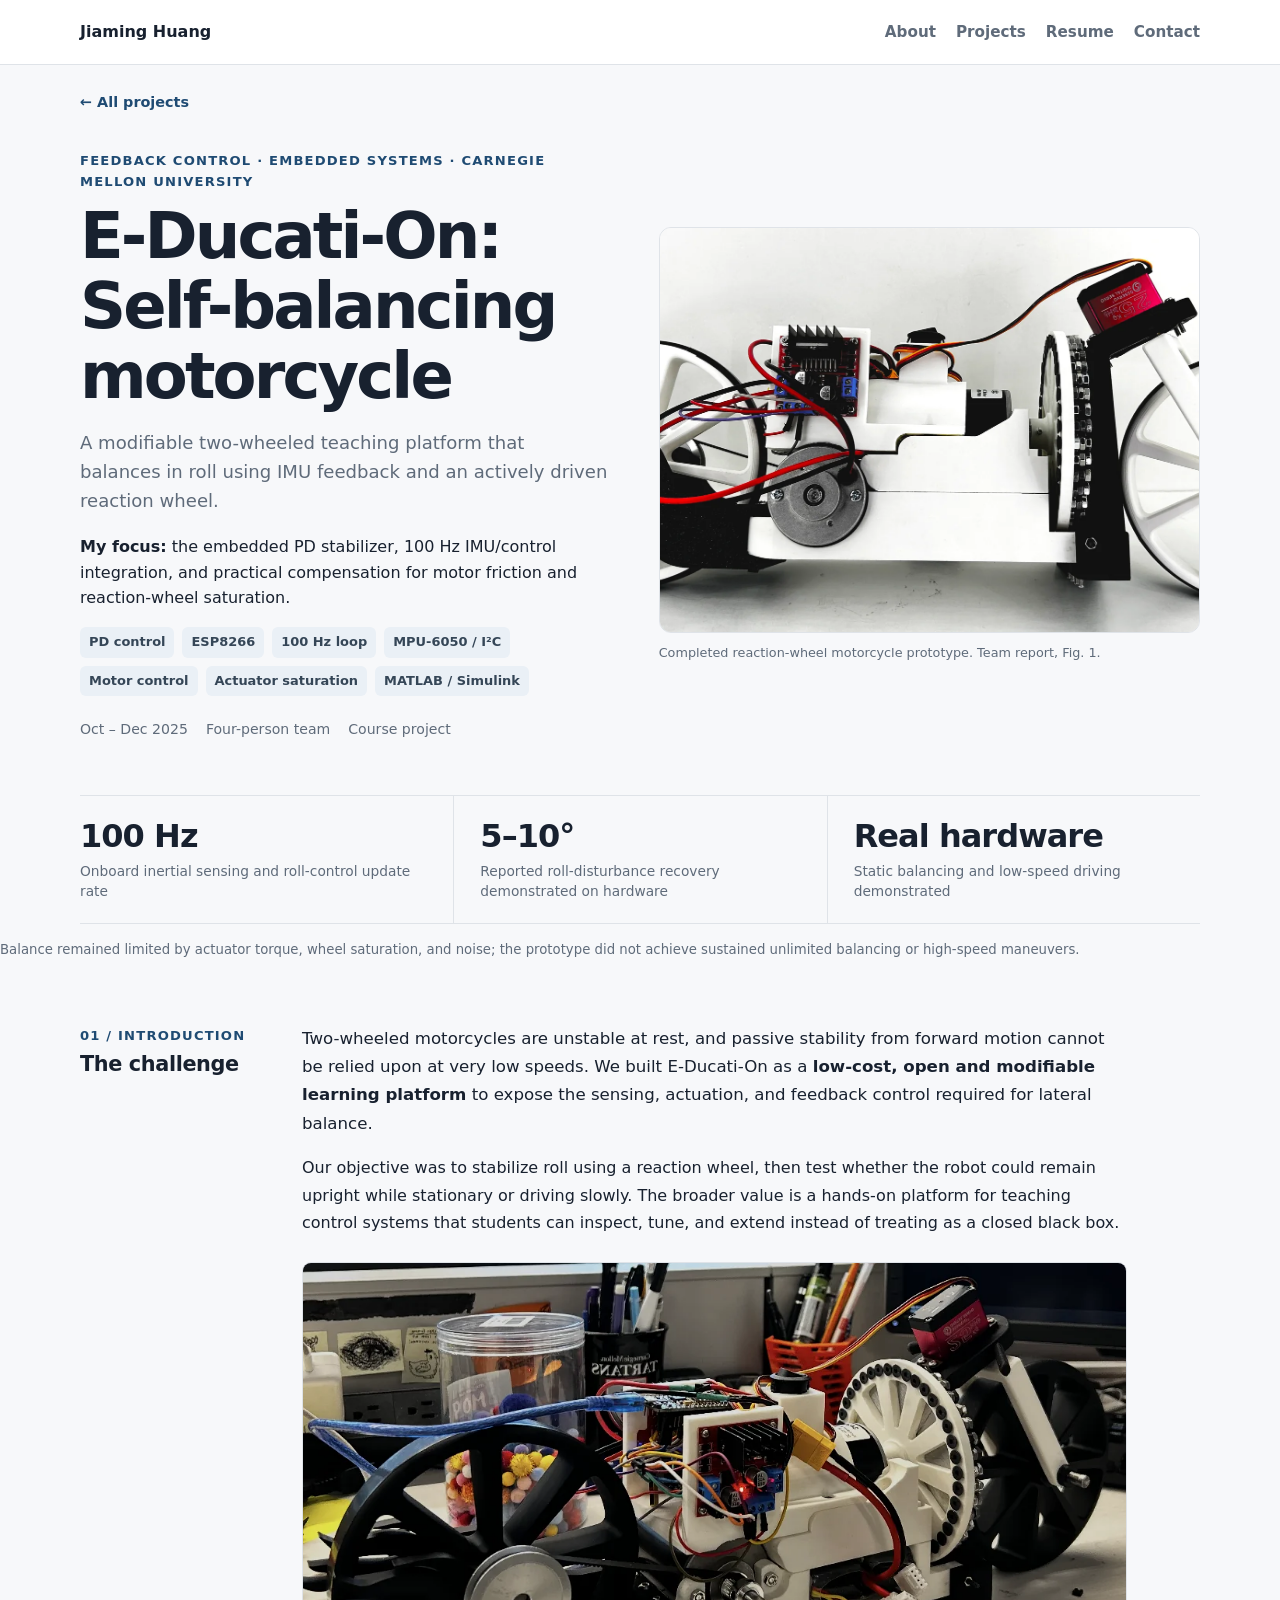
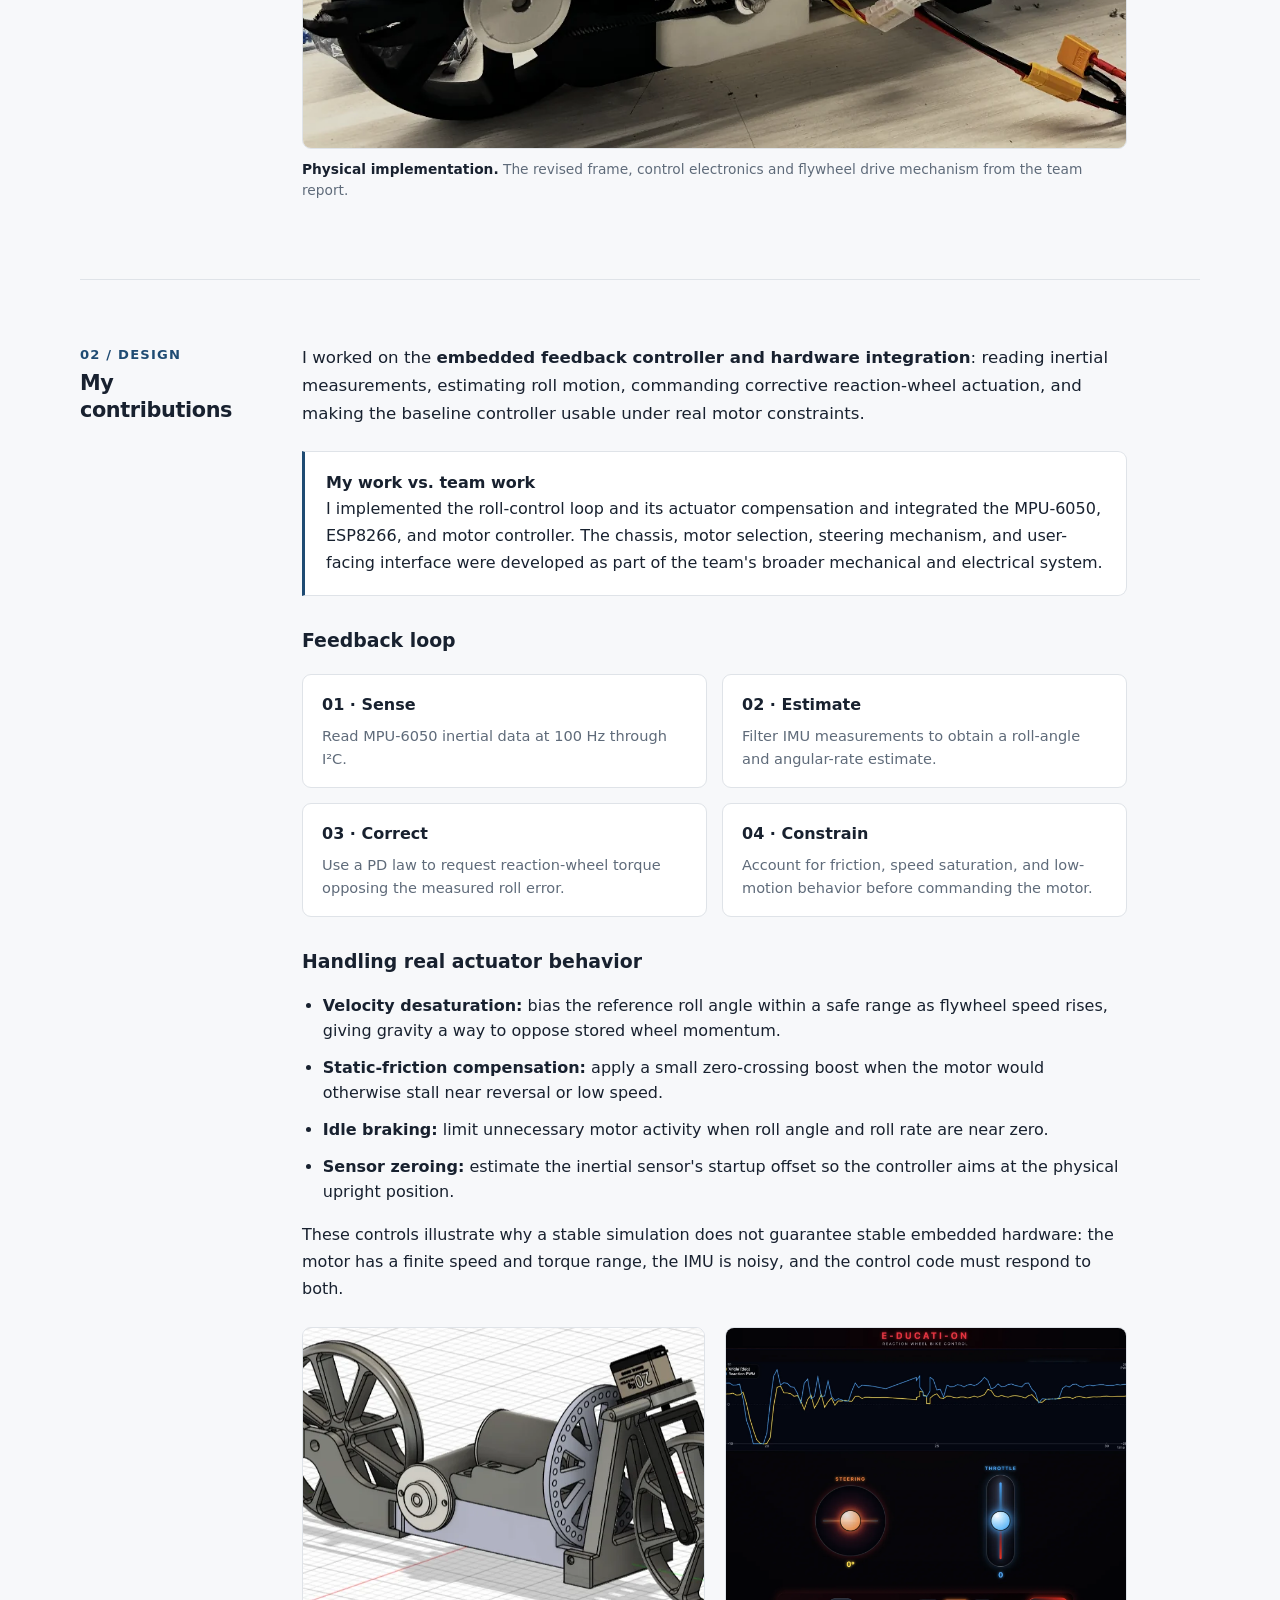
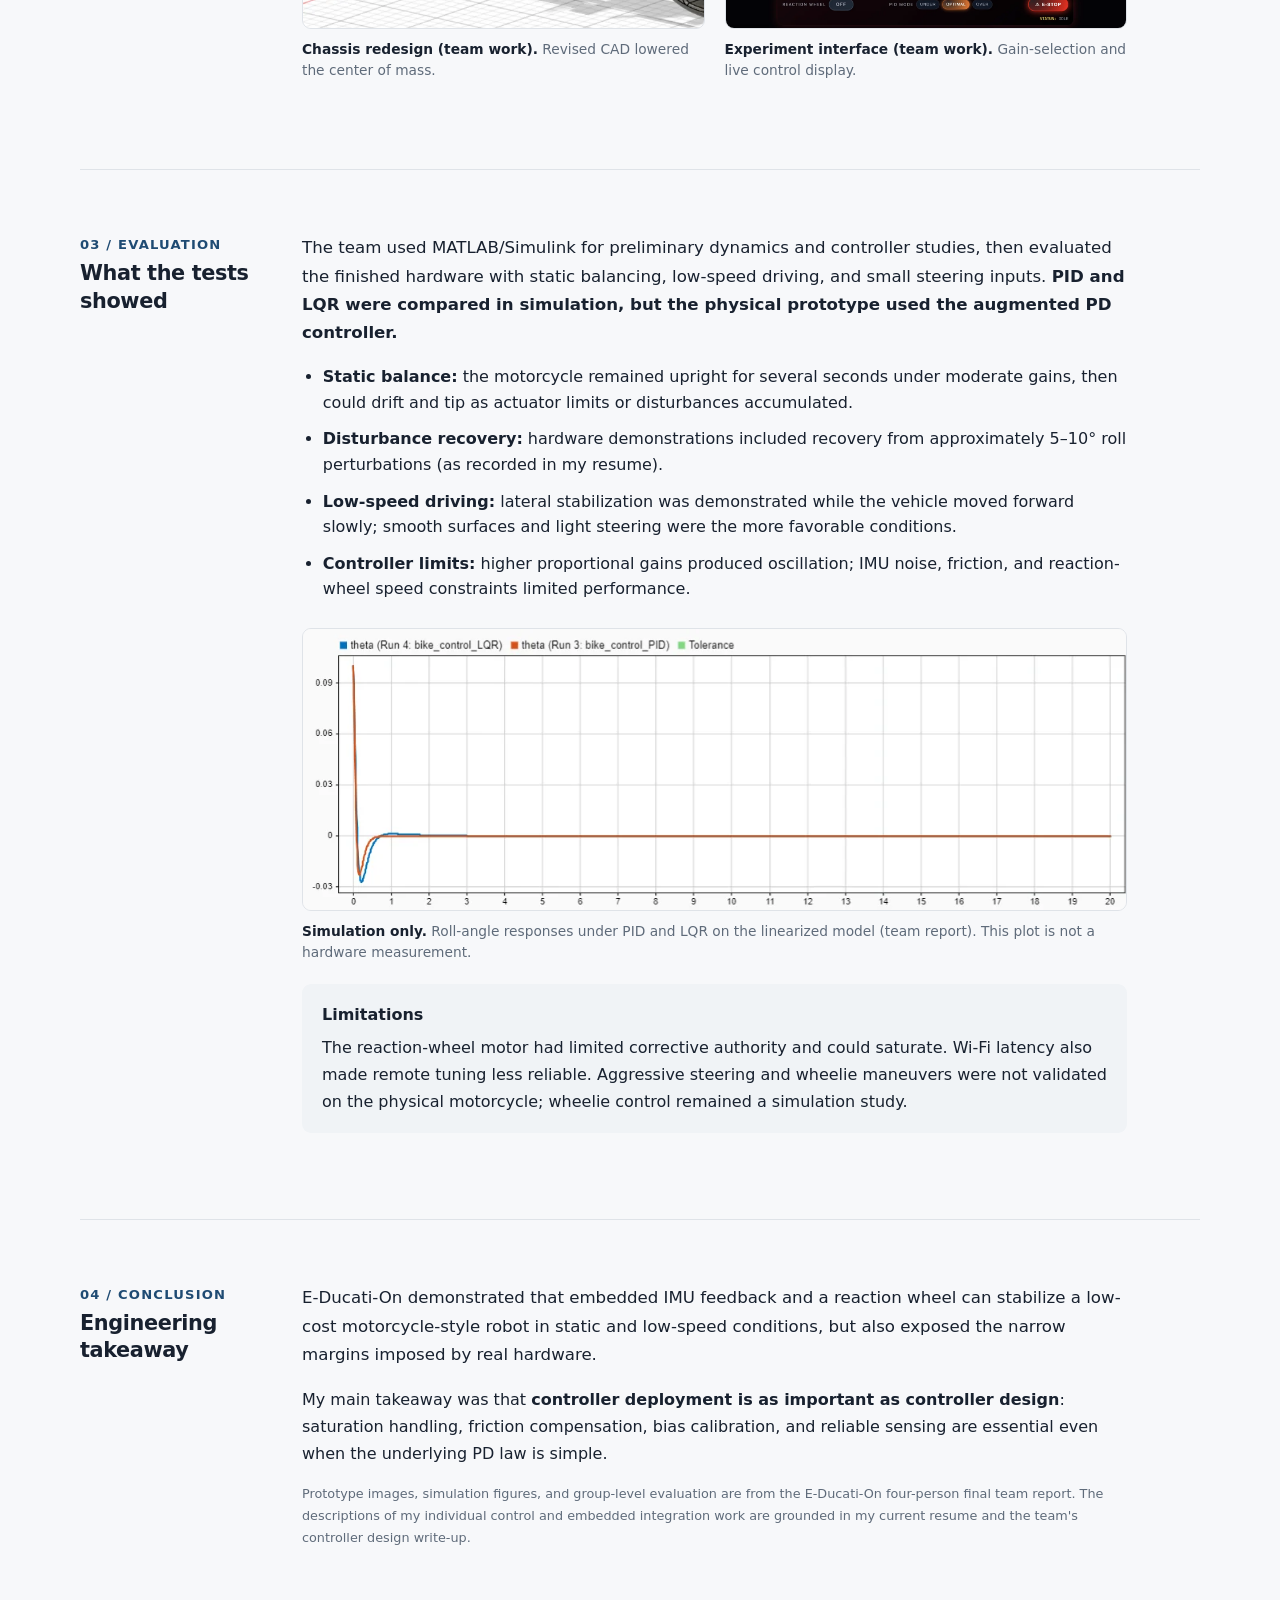
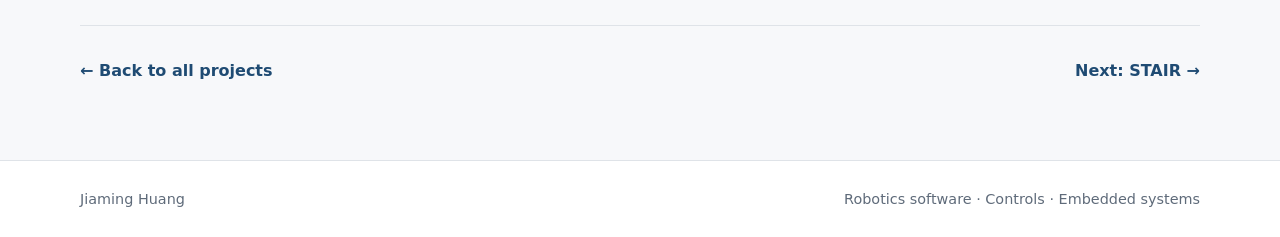
==== projects/e-ducati-on.html @ e92d114f "Add files via upload Update STAIR and E-Ducati-On portfolio pages" ====
<!DOCTYPE html>
<html lang="en">
<head>
  <meta charset="utf-8" />
  <meta name="viewport" content="width=device-width, initial-scale=1" />
  <meta name="description" content="IMU-based feedback stabilization and actuator-compensation control of an educational reaction-wheel motorcycle." />
  <title>E-Ducati-On — Self-Balancing Motorcycle | Jiaming Huang</title>
  <link rel="stylesheet" href="../styles.css" />
  <link rel="stylesheet" href="../project-pages.css" />
</head>
<body>
  <header class="site-header">
    <div class="wrap nav-wrap">
      <a class="brand" href="../index.html#top">Jiaming Huang</a>
      <nav aria-label="Primary navigation">
        <a href="../index.html#about">About</a>
        <a href="../index.html#work" aria-current="page">Projects</a>
        <a href="../index.html#resume">Resume</a>
        <a href="../index.html#contact">Contact</a>
      </nav>
    </div>
  </header>
  <main class="case-main">
    <div class="wrap case-breadcrumb"><a href="../index.html#work">← All projects</a></div>

    <section class="wrap case-hero" aria-labelledby="ducati-title">
      <div>
        <p class="eyebrow">Feedback control · Embedded systems · Carnegie Mellon University</p>
        <h1 id="ducati-title">E-Ducati-On: Self-balancing motorcycle</h1>
        <p class="case-subtitle">A modifiable two-wheeled teaching platform that balances in roll using IMU feedback and an actively driven reaction wheel.</p>
        <p><strong>My focus:</strong> the embedded PD stabilizer, 100 Hz IMU/control integration, and practical compensation for motor friction and reaction-wheel saturation.</p>
        <div class="case-skills" aria-label="Relevant skills"><span>PD control</span><span>ESP8266</span><span>100 Hz loop</span><span>MPU-6050 / I²C</span><span>Motor control</span><span>Actuator saturation</span><span>MATLAB / Simulink</span></div>
        <div class="case-meta"><span>Oct – Dec 2025</span><span>Four-person team</span><span>Course project</span></div>
      </div>
      <figure class="case-hero-image">
        <img src="../assets/projects/ducati/prototype.webp" alt="Side view of completed E-Ducati-On motorcycle prototype with rear drive wheel, reaction-wheel assembly, and front steering fork" />
        <figcaption>Completed reaction-wheel motorcycle prototype. Team report, Fig. 1.</figcaption>
      </figure>
    </section>
    <div class="wrap case-results" aria-label="Project highlights">
      <div class="case-result"><strong>100 Hz</strong><p>Onboard inertial sensing and roll-control update rate</p></div>
      <div class="case-result"><strong>5–10°</strong><p>Reported roll-disturbance recovery demonstrated on hardware</p></div>
      <div class="case-result"><strong>Real hardware</strong><p>Static balancing and low-speed driving demonstrated</p></div>
    </div>
    <p class="wrap case-note">Balance remained limited by actuator torque, wheel saturation, and noise; the prototype did not achieve sustained unlimited balancing or high-speed maneuvers.</p>

    <section class="wrap case-section" id="overview">
      <div class="case-section-label"><p class="eyebrow">01 / Introduction</p><h2>The challenge</h2></div>
      <div class="case-content">
        <p>Two-wheeled motorcycles are unstable at rest, and passive stability from forward motion cannot be relied upon at very low speeds. We built E-Ducati-On as a <strong>low-cost, open and modifiable learning platform</strong> to expose the sensing, actuation, and feedback control required for lateral balance.</p>
        <p>Our objective was to stabilize roll using a reaction wheel, then test whether the robot could remain upright while stationary or driving slowly. The broader value is a hands-on platform for teaching control systems that students can inspect, tune, and extend instead of treating as a closed black box.</p>
<figure class="case-figure ">
      <a href="../assets/projects/ducati/hardware.webp" target="_blank" rel="noopener" aria-label="Open full-sized image: Close-up of revised physical motorcycle prototype with exposed electronics, drive motor, and reaction wheel mechanism.">
        <img src="../assets/projects/ducati/hardware.webp" alt="Close-up of revised physical motorcycle prototype with exposed electronics, drive motor, and reaction wheel mechanism." loading="lazy" decoding="async" />
      </a>
      <figcaption><strong>Physical implementation.</strong> The revised frame, control electronics and flywheel drive mechanism from the team report.</figcaption>
    </figure>
      </div>
    </section>

    <section class="wrap case-section" id="design">
      <div class="case-section-label"><p class="eyebrow">02 / Design</p><h2>My contributions</h2></div>
      <div class="case-content">
        <p>I worked on the <strong>embedded feedback controller and hardware integration</strong>: reading inertial measurements, estimating roll motion, commanding corrective reaction-wheel actuation, and making the baseline controller usable under real motor constraints.</p>
        <div class="case-ownership"><strong>My work vs. team work</strong><p>I implemented the roll-control loop and its actuator compensation and integrated the MPU-6050, ESP8266, and motor controller. The chassis, motor selection, steering mechanism, and user-facing interface were developed as part of the team's broader mechanical and electrical system.</p></div>
        <h3>Feedback loop</h3>
        <div class="case-process">
          <div class="case-step"><b>01 · Sense</b><p>Read MPU-6050 inertial data at 100 Hz through I²C.</p></div>
          <div class="case-step"><b>02 · Estimate</b><p>Filter IMU measurements to obtain a roll-angle and angular-rate estimate.</p></div>
          <div class="case-step"><b>03 · Correct</b><p>Use a PD law to request reaction-wheel torque opposing the measured roll error.</p></div>
          <div class="case-step"><b>04 · Constrain</b><p>Account for friction, speed saturation, and low-motion behavior before commanding the motor.</p></div>
        </div>
        <h3>Handling real actuator behavior</h3>
        <ul>
          <li><strong>Velocity desaturation:</strong> bias the reference roll angle within a safe range as flywheel speed rises, giving gravity a way to oppose stored wheel momentum.</li>
          <li><strong>Static-friction compensation:</strong> apply a small zero-crossing boost when the motor would otherwise stall near reversal or low speed.</li>
          <li><strong>Idle braking:</strong> limit unnecessary motor activity when roll angle and roll rate are near zero.</li>
          <li><strong>Sensor zeroing:</strong> estimate the inertial sensor's startup offset so the controller aims at the physical upright position.</li>
        </ul>
        <p>These controls illustrate why a stable simulation does not guarantee stable embedded hardware: the motor has a finite speed and torque range, the IMU is noisy, and the control code must respond to both.</p>
        <div class="case-figure-grid">
<figure class="case-figure ">
      <a href="../assets/projects/ducati/cad.webp" target="_blank" rel="noopener" aria-label="Open full-sized image: Final E-Ducati-On three-dimensional CAD design showing lowered mass placement and upgraded reaction wheel.">
        <img src="../assets/projects/ducati/cad.webp" alt="Final E-Ducati-On three-dimensional CAD design showing lowered mass placement and upgraded reaction wheel." loading="lazy" decoding="async" />
      </a>
      <figcaption><strong>Chassis redesign (team work).</strong> Revised CAD lowered the center of mass.</figcaption>
    </figure><figure class="case-figure ">
      <a href="../assets/projects/ducati/interface.webp" target="_blank" rel="noopener" aria-label="Open full-sized image: Dark-themed browser dashboard for E-Ducati-On showing roll-related traces, steering and throttle controls, and tuning buttons.">
        <img src="../assets/projects/ducati/interface.webp" alt="Dark-themed browser dashboard for E-Ducati-On showing roll-related traces, steering and throttle controls, and tuning buttons." loading="lazy" decoding="async" />
      </a>
      <figcaption><strong>Experiment interface (team work).</strong> Gain-selection and live control display.</figcaption>
    </figure>
        </div>
      </div>
    </section>

    <section class="wrap case-section" id="evaluation">
      <div class="case-section-label"><p class="eyebrow">03 / Evaluation</p><h2>What the tests showed</h2></div>
      <div class="case-content">
        <p>The team used MATLAB/Simulink for preliminary dynamics and controller studies, then evaluated the finished hardware with static balancing, low-speed driving, and small steering inputs. <strong>PID and LQR were compared in simulation, but the physical prototype used the augmented PD controller.</strong></p>
        <ul>
          <li><strong>Static balance:</strong> the motorcycle remained upright for several seconds under moderate gains, then could drift and tip as actuator limits or disturbances accumulated.</li>
          <li><strong>Disturbance recovery:</strong> hardware demonstrations included recovery from approximately 5–10° roll perturbations (as recorded in my resume).</li>
          <li><strong>Low-speed driving:</strong> lateral stabilization was demonstrated while the vehicle moved forward slowly; smooth surfaces and light steering were the more favorable conditions.</li>
          <li><strong>Controller limits:</strong> higher proportional gains produced oscillation; IMU noise, friction, and reaction-wheel speed constraints limited performance.</li>
        </ul>
<figure class="case-figure ">
      <a href="../assets/projects/ducati/response.webp" target="_blank" rel="noopener" aria-label="Open full-sized image: Line chart comparing simulated roll angle stabilization under PID and LQR controllers; both settle near zero.">
        <img src="../assets/projects/ducati/response.webp" alt="Line chart comparing simulated roll angle stabilization under PID and LQR controllers; both settle near zero." loading="lazy" decoding="async" />
      </a>
      <figcaption><strong>Simulation only.</strong> Roll-angle responses under PID and LQR on the linearized model (team report). This plot is not a hardware measurement.</figcaption>
    </figure>
        <div class="case-caution"><strong>Limitations</strong><p>The reaction-wheel motor had limited corrective authority and could saturate. Wi-Fi latency also made remote tuning less reliable. Aggressive steering and wheelie maneuvers were not validated on the physical motorcycle; wheelie control remained a simulation study.</p></div>
      </div>
    </section>

    <section class="wrap case-section" id="takeaways">
      <div class="case-section-label"><p class="eyebrow">04 / Conclusion</p><h2>Engineering takeaway</h2></div>
      <div class="case-content">
        <p>E-Ducati-On demonstrated that embedded IMU feedback and a reaction wheel can stabilize a low-cost motorcycle-style robot in static and low-speed conditions, but also exposed the narrow margins imposed by real hardware.</p>
        <p>My main takeaway was that <strong>controller deployment is as important as controller design</strong>: saturation handling, friction compensation, bias calibration, and reliable sensing are essential even when the underlying PD law is simple.</p>
        <p class="case-source-note">Prototype images, simulation figures, and group-level evaluation are from the E-Ducati-On four-person final team report. The descriptions of my individual control and embedded integration work are grounded in my current resume and the team's controller design write-up.</p>
      </div>
    </section>

    <div class="wrap case-end">
      <a href="../index.html#work">← Back to all projects</a>
      <a href="stair.html">Next: STAIR →</a>
    </div>
  </main>
  <footer><div class="wrap footer-inner"><span>Jiaming Huang</span><span>Robotics software · Controls · Embedded systems</span></div></footer>
</body>
</html>
---- styles.css ----
* { box-sizing: border-box; }

:root {
  --bg: #f7f8fa;
  --surface: #ffffff;
  --text: #18212f;
  --muted: #5f6b7a;
  --border: #dfe3e8;
  --accent: #1f4b73;
  --accent-dark: #173854;
  --chip: #eef3f7;
  --max: 1120px;
}

html { scroll-behavior: smooth; }

body {
  margin: 0;
  font-family: Inter, ui-sans-serif, system-ui, -apple-system, BlinkMacSystemFont, "Segoe UI", sans-serif;
  background: var(--bg);
  color: var(--text);
  line-height: 1.6;
}

a { color: var(--accent); }
.wrap { width: min(var(--max), calc(100% - 40px)); margin: 0 auto; }

.site-header {
  position: sticky;
  top: 0;
  z-index: 20;
  background: rgba(255,255,255,.95);
  border-bottom: 1px solid var(--border);
  backdrop-filter: blur(8px);
}

.nav-wrap {
  min-height: 64px;
  display: flex;
  align-items: center;
  justify-content: space-between;
  gap: 24px;
}

.brand { color: var(--text); font-weight: 700; text-decoration: none; }
nav { display: flex; flex-wrap: wrap; gap: 20px; }
nav a { color: var(--muted); text-decoration: none; font-size: .95rem; font-weight: 600; }
nav a:hover, nav a:focus { color: var(--text); }

.hero { padding: 88px 0 72px; }
.eyebrow {
  margin: 0 0 10px;
  color: var(--accent);
  font-size: .82rem;
  font-weight: 750;
  letter-spacing: .09em;
  text-transform: uppercase;
}

h1,h2,h3,h4,p { margin-top: 0; }
h1 {
  max-width: 850px;
  margin-bottom: 22px;
  font-size: clamp(2.4rem,6vw,4.9rem);
  line-height: 1.03;
  letter-spacing: -.045em;
}
.lede { max-width: 820px; color: var(--muted); font-size: 1.14rem; }

.hero-actions { display: flex; flex-wrap: wrap; gap: 12px; margin-top: 28px; }
.button {
  display: inline-block;
  padding: 10px 16px;
  border: 1px solid var(--border);
  border-radius: 8px;
  font-weight: 700;
  text-decoration: none;
}
.button.primary { background: var(--accent); border-color: var(--accent); color: white; }
.button.primary:hover,.button.primary:focus { background: var(--accent-dark); }
.button.secondary { background: white; color: var(--text); }

.section { padding: 64px 0; border-top: 1px solid var(--border); }
.section-heading { max-width: 760px; margin-bottom: 32px; }
.section-heading h2 { margin-bottom: 10px; font-size: clamp(1.8rem,4vw,2.6rem); letter-spacing: -.025em; }
.section-intro { color: var(--muted); }

.about-grid {
  display: grid;
  grid-template-columns: 1.35fr 1fr;
  gap: 36px;
  align-items: start;
}

.skills-card {
  padding: 22px;
  background: var(--surface);
  border: 1px solid var(--border);
  border-radius: 12px;
}
.skills-card h3 { margin-bottom: 14px; font-size: 1rem; }

.chips { display: flex; flex-wrap: wrap; gap: 8px; }
.chips span {
  padding: 6px 9px;
  background: var(--chip);
  border-radius: 999px;
  font-size: .88rem;
}

.project { padding: 30px 0 42px; border-top: 1px solid var(--border); }
.project:first-of-type { border-top: 0; }
.project-topline {
  display: flex;
  justify-content: space-between;
  gap: 20px;
  align-items: start;
  margin-bottom: 22px;
}
.project-kicker { margin-bottom: 6px; color: var(--muted); font-size: .9rem; font-weight: 650; }
.project h3 { margin-bottom: 0; font-size: clamp(1.35rem,3vw,2rem); line-height: 1.2; }
.project-date { color: var(--muted); white-space: nowrap; font-size: .92rem; }

.project-grid {
  display: grid;
  grid-template-columns: 1.45fr .8fr;
  gap: 30px;
  align-items: start;
}
.project-copy h4 { margin: 24px 0 8px; font-size: .96rem; }
.project-copy h4:first-child { margin-top: 0; }
.project-copy ul { margin-top: 0; padding-left: 1.2rem; }
.project-copy li + li { margin-top: 6px; }

.media-placeholder {
  min-height: 260px;
  padding: 24px;
  border: 1px dashed #aab4bf;
  border-radius: 12px;
  background: #fafbfc;
  display: flex;
  flex-direction: column;
  justify-content: center;
  gap: 8px;
  color: var(--muted);
}
.media-placeholder strong { color: var(--text); }

.contact-links { display: flex; flex-wrap: wrap; gap: 18px; }

footer { border-top: 1px solid var(--border); background: white; }
.footer-inner {
  min-height: 76px;
  display: flex;
  align-items: center;
  justify-content: space-between;
  gap: 24px;
  color: var(--muted);
  font-size: .9rem;
}

@media (max-width: 800px) {
  .about-grid,.project-grid { grid-template-columns: 1fr; }
  .project-topline { flex-direction: column; }
  .project-date { white-space: normal; }
}

@media (max-width: 620px) {
  .wrap { width: min(var(--max), calc(100% - 28px)); }
  .nav-wrap { align-items: flex-start; flex-direction: column; padding: 12px 0; }
  nav { gap: 14px; }
  .hero { padding: 64px 0 48px; }
  .footer-inner { align-items: flex-start; flex-direction: column; justify-content: center; padding: 20px 0; }
}

.placeholder-empty { min-height: 1rem; }

.why-placeholder {
  min-height: 0.8rem;
  margin: 0;
}

/* Homepage previews for finished case studies. */
.project-preview .project-copy > p { max-width:700px; }
.project-preview .project-grid { align-items:center; }
.project-read-link { text-decoration:none; font-weight:700; }
.project-read-link:hover,.project-read-link:focus { text-decoration:underline; }
.project-thumbnail { display:block; }
.project-thumbnail img { display:block; width:100%; aspect-ratio:5/3; object-fit:cover; background:white; border:1px solid var(--border); border-radius:10px; }
---- project-pages.css ----
/* Case-study pages share the typography and palette of styles.css. */
.case-main { padding-bottom: 12px; }
.case-breadcrumb { padding-top: 26px; font-size:.9rem; }
.case-breadcrumb a { text-decoration:none; font-weight:650; }
.case-hero { display:grid; grid-template-columns:1fr 1.02fr; align-items:center; gap:48px; padding:36px 0 54px; }
.case-hero h1 { font-size:clamp(2.4rem, 5vw, 4.2rem); letter-spacing:-.045em; line-height:1.09; margin-bottom:18px; }
.case-subtitle { font-size:1.13rem; color:var(--muted); max-width:68ch; }
.case-meta { display:flex; flex-wrap:wrap; column-gap:18px; row-gap:4px; color:var(--muted); font-size:.88rem; margin-top:22px; }
.case-hero-image { margin:0; }
.case-hero-image img { width:100%; display:block; border-radius:12px; border:1px solid var(--border); background:white; aspect-ratio:4/3; object-fit:cover; }
.case-hero-image figcaption { font-size:.8rem; color:var(--muted); margin-top:10px; }
.case-skills { display:flex; flex-wrap:wrap; gap:8px; margin:16px 0 0; }
.case-skills span { display:inline-flex; font-size:.81rem; color:#354657; background:#eaf0f6; padding:5px 9px; border-radius:6px; font-weight:600; }
.case-results { display:grid; grid-template-columns:repeat(3,minmax(0,1fr)); border-top:1px solid var(--border); border-bottom:1px solid var(--border); margin:0 auto 0; }
.case-result { padding:22px 21px 22px 0; }
.case-result + .case-result { border-left:1px solid var(--border); padding-left:26px; }
.case-result strong { display:block; font-size:clamp(1.35rem,2.5vw,2.15rem); letter-spacing:-.03em; line-height:1.14; margin-bottom:8px; color:var(--text); }
.case-result p { margin:0; font-size:.86rem; color:var(--muted); line-height:1.42; }
.case-note { font-size:.83rem; color:var(--muted); margin:15px 0 0; }
.case-section { display:grid; grid-template-columns:190px minmax(0,1fr); gap:32px; padding:64px 0; border-bottom:1px solid var(--border); }
.case-section-label { position:sticky; top:92px; align-self:start; }
.case-section-label .eyebrow { margin-bottom:5px; }
.case-section-label h2 { font-size:1.3rem; margin:0; letter-spacing:-.018em; line-height:1.3; }
.case-content { max-width:825px; }
.case-content > p:first-child { font-size:1.04rem; }
.case-content p { line-height:1.7; }
.case-content h3 { margin-top:32px; font-size:1.18rem; line-height:1.3; }
.case-content h3:first-child { margin-top:0; }
.case-content ul, .case-content ol { padding-left:1.3rem; }
.case-content li { line-height:1.6; margin-bottom:11px; }
.case-content li strong { color:var(--text); }
.case-ownership { background:#fff; border:1px solid var(--border); border-left:3px solid var(--accent); padding:18px 21px; border-radius:0 9px 9px 0; margin-top:22px; }
.case-ownership p { margin-bottom:0; }
.case-figure { margin:26px 0 14px; }
.case-figure img { display:block; width:100%; height:auto; border:1px solid var(--border); border-radius:9px; background:#fff; }
.case-figure a { display:block; }
.case-figure figcaption { color:var(--muted); font-size:.86rem; line-height:1.5; margin-top:10px; }
.case-figure figcaption strong { color:var(--text); }
.case-figure-grid { display:grid; grid-template-columns:1fr 1fr; gap:20px; margin:25px 0; }
.case-figure-grid .case-figure { margin:0; }
.case-figure-grid .case-figure img { aspect-ratio:4/3; object-fit:cover; }
.case-wide-figure img { max-height:670px; object-fit:contain; background:#fff; }
.case-feature { background:white; border:1px solid var(--border); border-radius:12px; padding:22px 24px; margin:22px 0; }
.case-feature h3 { margin-top:0; }
.case-process { display:grid; grid-template-columns:repeat(2,minmax(0,1fr)); gap:15px; margin-top:22px; }
.case-step { padding:17px 19px; border:1px solid var(--border); background:white; border-radius:9px; }
.case-step b { display:block; margin-bottom:7px; }
.case-step p { margin:0; font-size:.91rem; color:var(--muted); line-height:1.56; }
.case-table { width:100%; border-collapse:collapse; margin:23px 0 12px; font-size:.94rem; }
.case-table th,.case-table td { padding:11px 10px; text-align:left; border-bottom:1px solid var(--border); }
.case-table thead { background:#eef2f5; }
.case-table td:not(:first-child),.case-table th:not(:first-child) { font-variant-numeric:tabular-nums; }
.case-caution { padding:18px 20px; background:#f0f3f6; border-radius:9px; margin:22px 0; }
.case-caution strong { display:block; margin-bottom:6px; }
.case-caution p { margin:0; }
.case-end { display:flex; align-items:center; justify-content:space-between; gap:15px; padding:32px 0 64px; }
.case-end a { text-decoration:none; font-weight:700; }
.case-source-note { font-size:.8rem; color:var(--muted); line-height:1.5; }
.case-inline-link { font-weight:650; }
@media (max-width:850px) {
  .case-hero { grid-template-columns:1fr; gap:24px; padding-top:26px; }
  .case-hero-image img { max-height:450px; object-fit:contain; }
  .case-section { grid-template-columns:1fr; gap:20px; }
  .case-section-label { position:static; }
}
@media (max-width:650px) {
  .case-results { grid-template-columns:1fr; }
  .case-result { padding:17px 0; }
  .case-result + .case-result { border-left:0; border-top:1px solid var(--border); padding-left:0; }
  .case-process, .case-figure-grid { grid-template-columns:1fr; }
  .case-section { padding:42px 0; }
  .case-figure-grid .case-figure img { aspect-ratio:auto; object-fit:contain; }
  .case-table { font-size:.82rem; }
  .case-table th,.case-table td { padding:9px 5px; }
  .case-end { flex-direction:column; align-items:flex-start; }
}
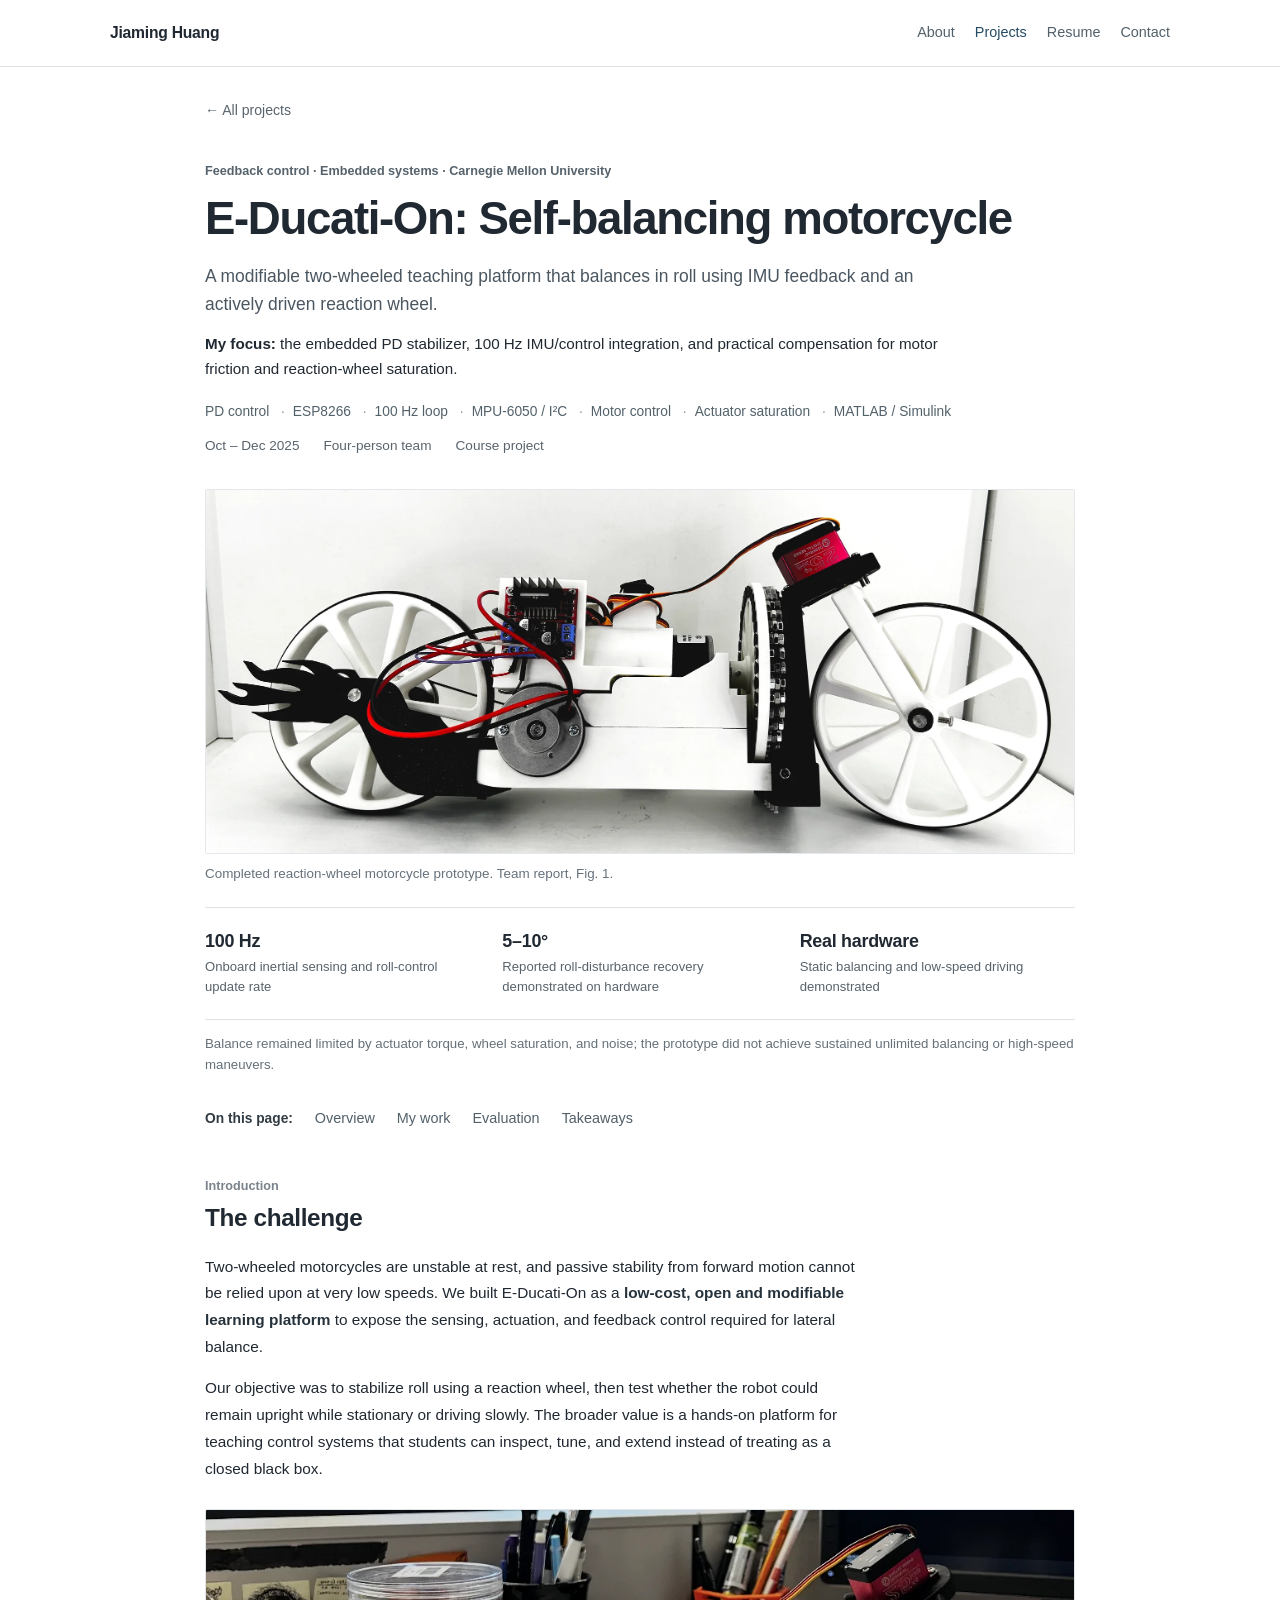
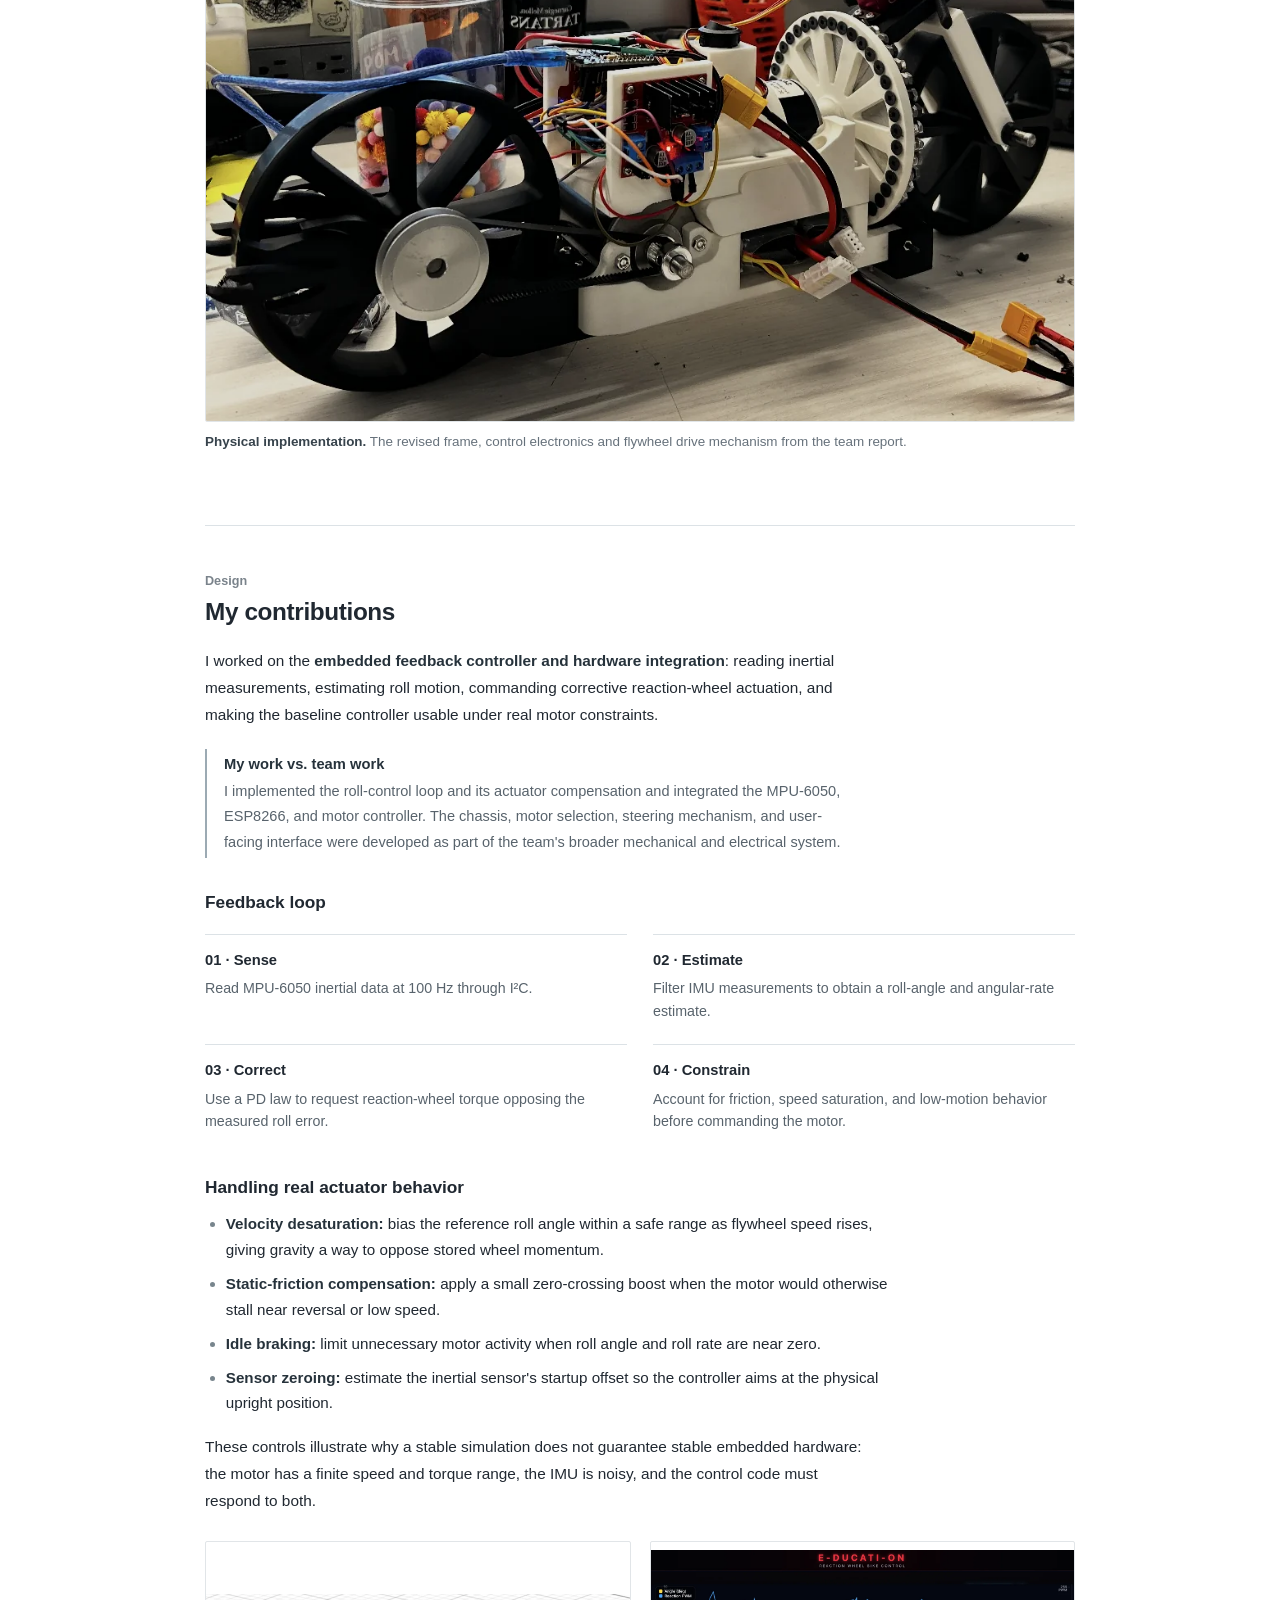
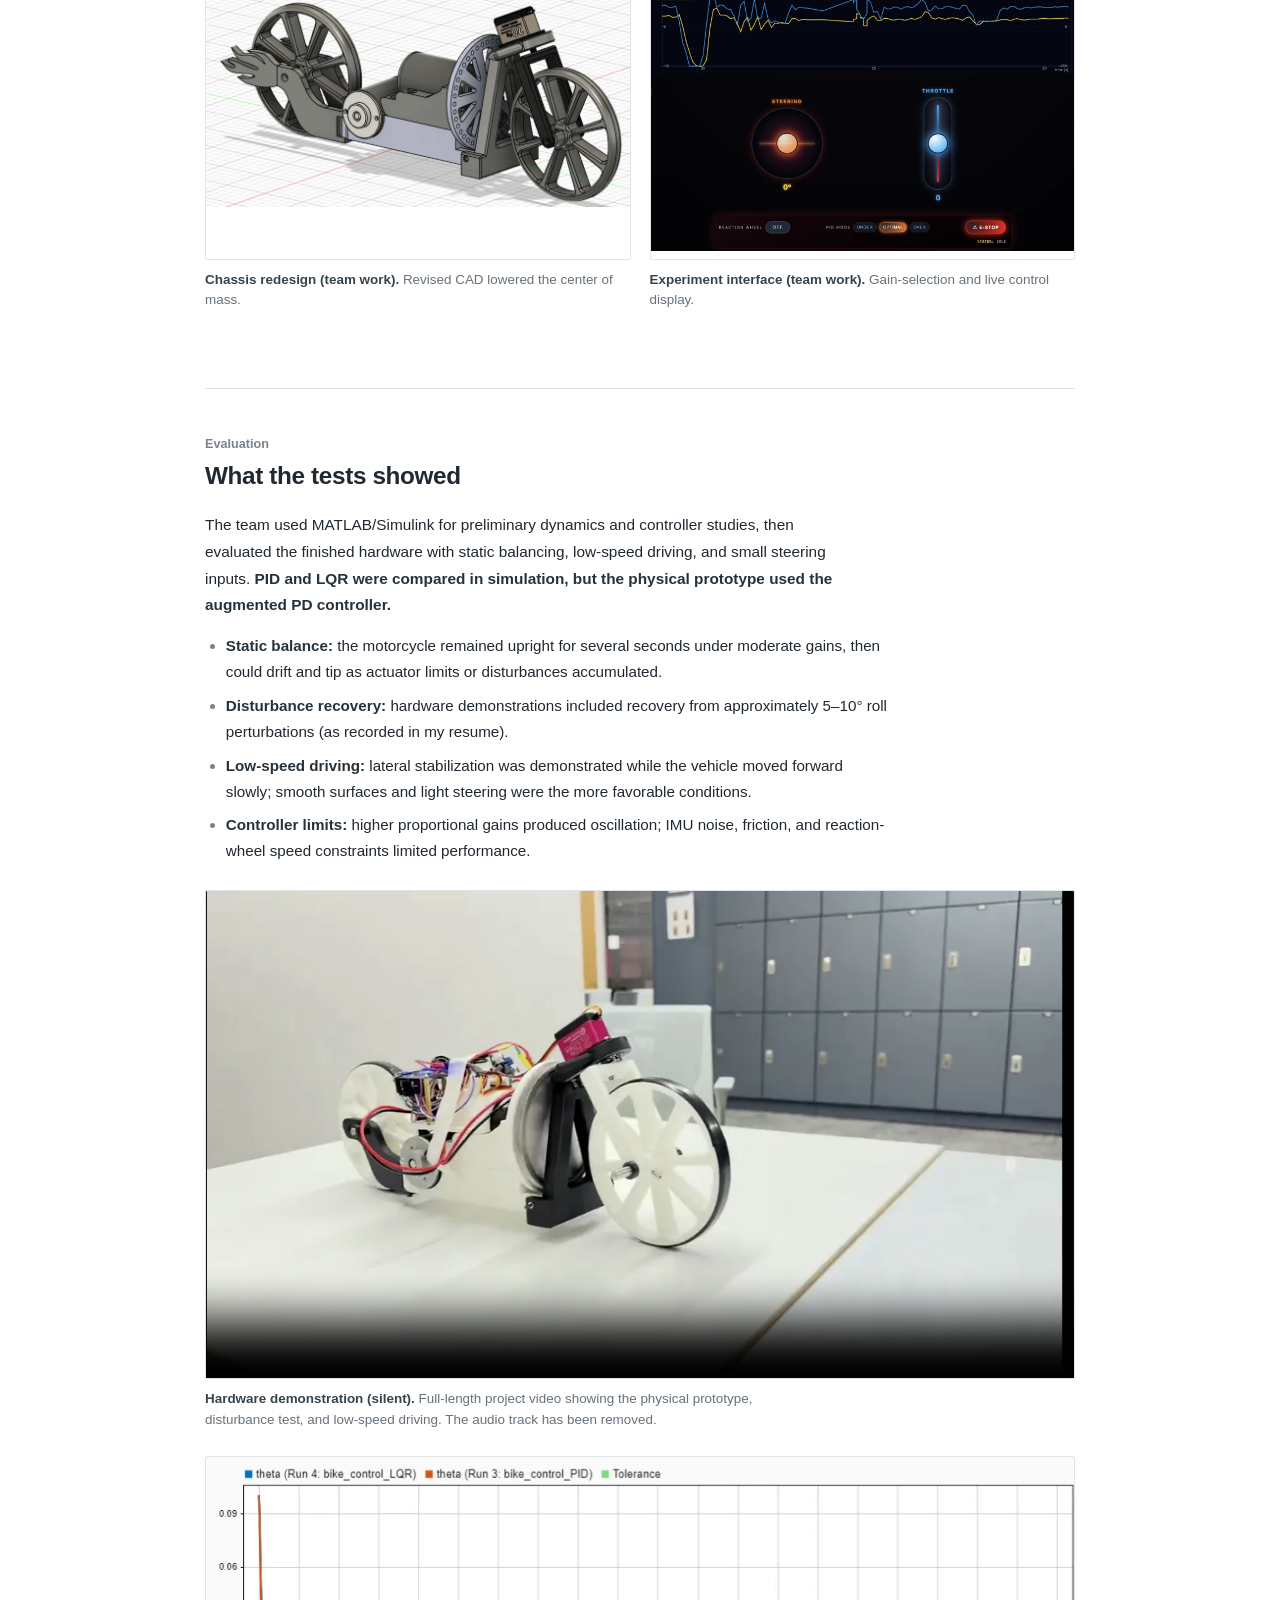
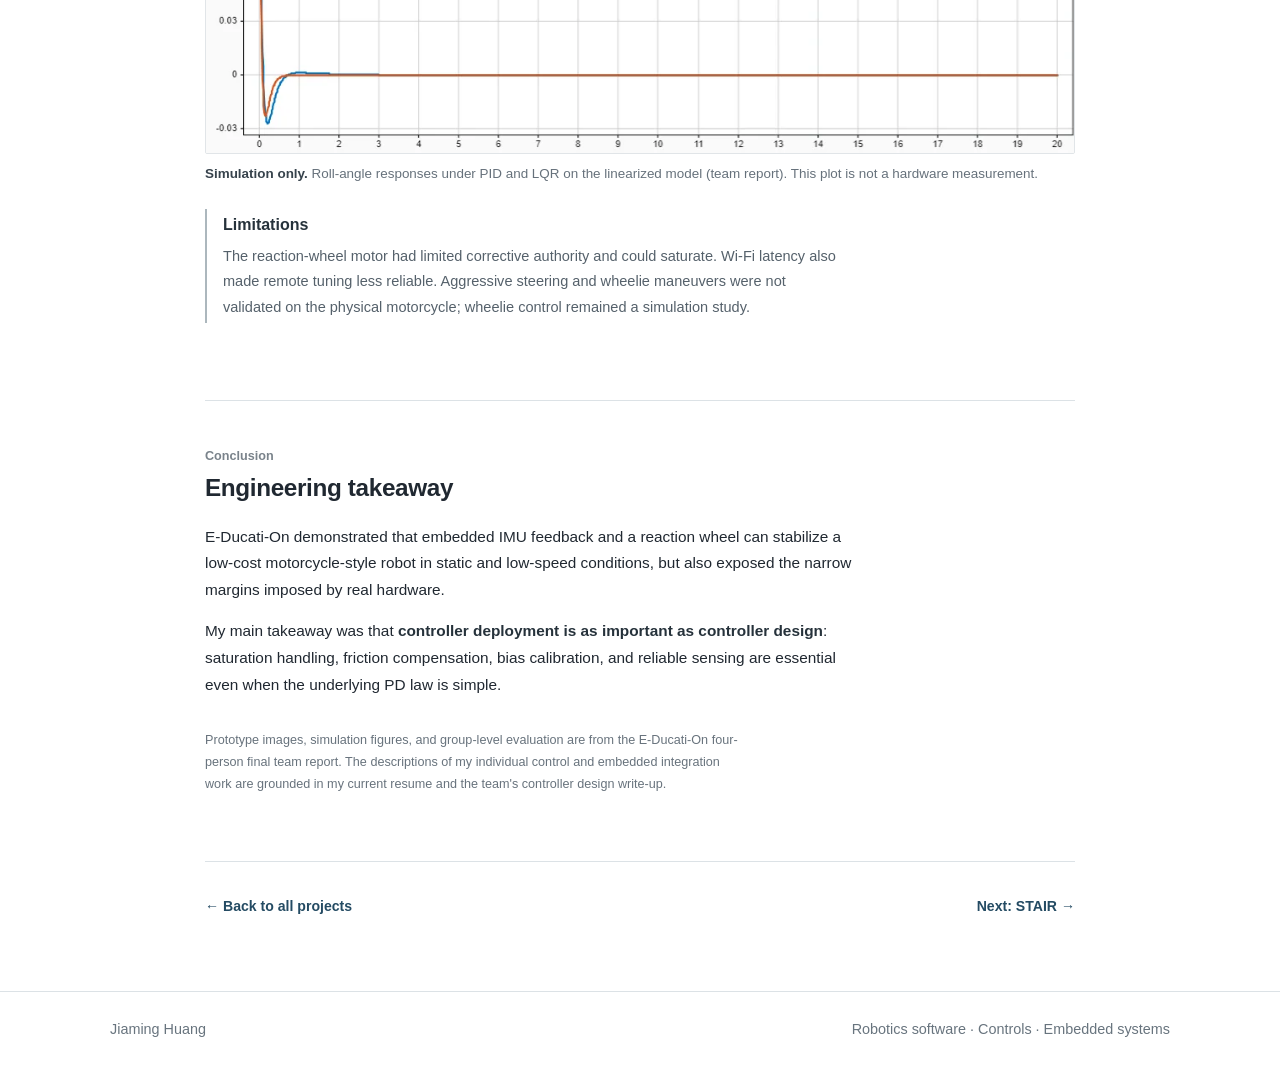
==== commit daab7c15: "Add files via upload" ====
--- a/projects/e-ducati-on.html
+++ b/projects/e-ducati-on.html
@@ -1,133 +1,128 @@
 <!DOCTYPE html>
+
 <html lang="en">
 <head>
-  <meta charset="utf-8" />
-  <meta name="viewport" content="width=device-width, initial-scale=1" />
-  <meta name="description" content="IMU-based feedback stabilization and actuator-compensation control of an educational reaction-wheel motorcycle." />
-  <title>E-Ducati-On — Self-Balancing Motorcycle | Jiaming Huang</title>
-  <link rel="stylesheet" href="../styles.css" />
-  <link rel="stylesheet" href="../project-pages.css" />
+<meta charset="utf-8"/>
+<meta content="width=device-width, initial-scale=1" name="viewport"/>
+<meta content="IMU-based feedback stabilization and actuator-compensation control of an educational reaction-wheel motorcycle." name="description"/>
+<title>E-Ducati-On — Self-Balancing Motorcycle | Jiaming Huang</title>
+<link href="../styles.css" rel="stylesheet"/>
+<link href="../project-pages.css" rel="stylesheet"/>
 </head>
-<body>
-  <header class="site-header">
-    <div class="wrap nav-wrap">
-      <a class="brand" href="../index.html#top">Jiaming Huang</a>
-      <nav aria-label="Primary navigation">
-        <a href="../index.html#about">About</a>
-        <a href="../index.html#work" aria-current="page">Projects</a>
-        <a href="../index.html#resume">Resume</a>
-        <a href="../index.html#contact">Contact</a>
-      </nav>
-    </div>
-  </header>
-  <main class="case-main">
-    <div class="wrap case-breadcrumb"><a href="../index.html#work">← All projects</a></div>
-
-    <section class="wrap case-hero" aria-labelledby="ducati-title">
-      <div>
-        <p class="eyebrow">Feedback control · Embedded systems · Carnegie Mellon University</p>
-        <h1 id="ducati-title">E-Ducati-On: Self-balancing motorcycle</h1>
-        <p class="case-subtitle">A modifiable two-wheeled teaching platform that balances in roll using IMU feedback and an actively driven reaction wheel.</p>
-        <p><strong>My focus:</strong> the embedded PD stabilizer, 100 Hz IMU/control integration, and practical compensation for motor friction and reaction-wheel saturation.</p>
-        <div class="case-skills" aria-label="Relevant skills"><span>PD control</span><span>ESP8266</span><span>100 Hz loop</span><span>MPU-6050 / I²C</span><span>Motor control</span><span>Actuator saturation</span><span>MATLAB / Simulink</span></div>
-        <div class="case-meta"><span>Oct – Dec 2025</span><span>Four-person team</span><span>Course project</span></div>
-      </div>
-      <figure class="case-hero-image">
-        <img src="../assets/projects/ducati/prototype.webp" alt="Side view of completed E-Ducati-On motorcycle prototype with rear drive wheel, reaction-wheel assembly, and front steering fork" />
-        <figcaption>Completed reaction-wheel motorcycle prototype. Team report, Fig. 1.</figcaption>
-      </figure>
-    </section>
-    <div class="wrap case-results" aria-label="Project highlights">
-      <div class="case-result"><strong>100 Hz</strong><p>Onboard inertial sensing and roll-control update rate</p></div>
-      <div class="case-result"><strong>5–10°</strong><p>Reported roll-disturbance recovery demonstrated on hardware</p></div>
-      <div class="case-result"><strong>Real hardware</strong><p>Static balancing and low-speed driving demonstrated</p></div>
-    </div>
-    <p class="wrap case-note">Balance remained limited by actuator torque, wheel saturation, and noise; the prototype did not achieve sustained unlimited balancing or high-speed maneuvers.</p>
-
-    <section class="wrap case-section" id="overview">
-      <div class="case-section-label"><p class="eyebrow">01 / Introduction</p><h2>The challenge</h2></div>
-      <div class="case-content">
-        <p>Two-wheeled motorcycles are unstable at rest, and passive stability from forward motion cannot be relied upon at very low speeds. We built E-Ducati-On as a <strong>low-cost, open and modifiable learning platform</strong> to expose the sensing, actuation, and feedback control required for lateral balance.</p>
-        <p>Our objective was to stabilize roll using a reaction wheel, then test whether the robot could remain upright while stationary or driving slowly. The broader value is a hands-on platform for teaching control systems that students can inspect, tune, and extend instead of treating as a closed black box.</p>
-<figure class="case-figure ">
-      <a href="../assets/projects/ducati/hardware.webp" target="_blank" rel="noopener" aria-label="Open full-sized image: Close-up of revised physical motorcycle prototype with exposed electronics, drive motor, and reaction wheel mechanism.">
-        <img src="../assets/projects/ducati/hardware.webp" alt="Close-up of revised physical motorcycle prototype with exposed electronics, drive motor, and reaction wheel mechanism." loading="lazy" decoding="async" />
-      </a>
-      <figcaption><strong>Physical implementation.</strong> The revised frame, control electronics and flywheel drive mechanism from the team report.</figcaption>
-    </figure>
-      </div>
-    </section>
-
-    <section class="wrap case-section" id="design">
-      <div class="case-section-label"><p class="eyebrow">02 / Design</p><h2>My contributions</h2></div>
-      <div class="case-content">
-        <p>I worked on the <strong>embedded feedback controller and hardware integration</strong>: reading inertial measurements, estimating roll motion, commanding corrective reaction-wheel actuation, and making the baseline controller usable under real motor constraints.</p>
-        <div class="case-ownership"><strong>My work vs. team work</strong><p>I implemented the roll-control loop and its actuator compensation and integrated the MPU-6050, ESP8266, and motor controller. The chassis, motor selection, steering mechanism, and user-facing interface were developed as part of the team's broader mechanical and electrical system.</p></div>
-        <h3>Feedback loop</h3>
-        <div class="case-process">
-          <div class="case-step"><b>01 · Sense</b><p>Read MPU-6050 inertial data at 100 Hz through I²C.</p></div>
-          <div class="case-step"><b>02 · Estimate</b><p>Filter IMU measurements to obtain a roll-angle and angular-rate estimate.</p></div>
-          <div class="case-step"><b>03 · Correct</b><p>Use a PD law to request reaction-wheel torque opposing the measured roll error.</p></div>
-          <div class="case-step"><b>04 · Constrain</b><p>Account for friction, speed saturation, and low-motion behavior before commanding the motor.</p></div>
-        </div>
-        <h3>Handling real actuator behavior</h3>
-        <ul>
-          <li><strong>Velocity desaturation:</strong> bias the reference roll angle within a safe range as flywheel speed rises, giving gravity a way to oppose stored wheel momentum.</li>
-          <li><strong>Static-friction compensation:</strong> apply a small zero-crossing boost when the motor would otherwise stall near reversal or low speed.</li>
-          <li><strong>Idle braking:</strong> limit unnecessary motor activity when roll angle and roll rate are near zero.</li>
-          <li><strong>Sensor zeroing:</strong> estimate the inertial sensor's startup offset so the controller aims at the physical upright position.</li>
-        </ul>
-        <p>These controls illustrate why a stable simulation does not guarantee stable embedded hardware: the motor has a finite speed and torque range, the IMU is noisy, and the control code must respond to both.</p>
-        <div class="case-figure-grid">
-<figure class="case-figure ">
-      <a href="../assets/projects/ducati/cad.webp" target="_blank" rel="noopener" aria-label="Open full-sized image: Final E-Ducati-On three-dimensional CAD design showing lowered mass placement and upgraded reaction wheel.">
-        <img src="../assets/projects/ducati/cad.webp" alt="Final E-Ducati-On three-dimensional CAD design showing lowered mass placement and upgraded reaction wheel." loading="lazy" decoding="async" />
-      </a>
-      <figcaption><strong>Chassis redesign (team work).</strong> Revised CAD lowered the center of mass.</figcaption>
-    </figure><figure class="case-figure ">
-      <a href="../assets/projects/ducati/interface.webp" target="_blank" rel="noopener" aria-label="Open full-sized image: Dark-themed browser dashboard for E-Ducati-On showing roll-related traces, steering and throttle controls, and tuning buttons.">
-        <img src="../assets/projects/ducati/interface.webp" alt="Dark-themed browser dashboard for E-Ducati-On showing roll-related traces, steering and throttle controls, and tuning buttons." loading="lazy" decoding="async" />
-      </a>
-      <figcaption><strong>Experiment interface (team work).</strong> Gain-selection and live control display.</figcaption>
-    </figure>
-        </div>
-      </div>
-    </section>
-
-    <section class="wrap case-section" id="evaluation">
-      <div class="case-section-label"><p class="eyebrow">03 / Evaluation</p><h2>What the tests showed</h2></div>
-      <div class="case-content">
-        <p>The team used MATLAB/Simulink for preliminary dynamics and controller studies, then evaluated the finished hardware with static balancing, low-speed driving, and small steering inputs. <strong>PID and LQR were compared in simulation, but the physical prototype used the augmented PD controller.</strong></p>
-        <ul>
-          <li><strong>Static balance:</strong> the motorcycle remained upright for several seconds under moderate gains, then could drift and tip as actuator limits or disturbances accumulated.</li>
-          <li><strong>Disturbance recovery:</strong> hardware demonstrations included recovery from approximately 5–10° roll perturbations (as recorded in my resume).</li>
-          <li><strong>Low-speed driving:</strong> lateral stabilization was demonstrated while the vehicle moved forward slowly; smooth surfaces and light steering were the more favorable conditions.</li>
-          <li><strong>Controller limits:</strong> higher proportional gains produced oscillation; IMU noise, friction, and reaction-wheel speed constraints limited performance.</li>
-        </ul>
-<figure class="case-figure ">
-      <a href="../assets/projects/ducati/response.webp" target="_blank" rel="noopener" aria-label="Open full-sized image: Line chart comparing simulated roll angle stabilization under PID and LQR controllers; both settle near zero.">
-        <img src="../assets/projects/ducati/response.webp" alt="Line chart comparing simulated roll angle stabilization under PID and LQR controllers; both settle near zero." loading="lazy" decoding="async" />
-      </a>
-      <figcaption><strong>Simulation only.</strong> Roll-angle responses under PID and LQR on the linearized model (team report). This plot is not a hardware measurement.</figcaption>
-    </figure>
-        <div class="case-caution"><strong>Limitations</strong><p>The reaction-wheel motor had limited corrective authority and could saturate. Wi-Fi latency also made remote tuning less reliable. Aggressive steering and wheelie maneuvers were not validated on the physical motorcycle; wheelie control remained a simulation study.</p></div>
-      </div>
-    </section>
-
-    <section class="wrap case-section" id="takeaways">
-      <div class="case-section-label"><p class="eyebrow">04 / Conclusion</p><h2>Engineering takeaway</h2></div>
-      <div class="case-content">
-        <p>E-Ducati-On demonstrated that embedded IMU feedback and a reaction wheel can stabilize a low-cost motorcycle-style robot in static and low-speed conditions, but also exposed the narrow margins imposed by real hardware.</p>
-        <p>My main takeaway was that <strong>controller deployment is as important as controller design</strong>: saturation handling, friction compensation, bias calibration, and reliable sensing are essential even when the underlying PD law is simple.</p>
-        <p class="case-source-note">Prototype images, simulation figures, and group-level evaluation are from the E-Ducati-On four-person final team report. The descriptions of my individual control and embedded integration work are grounded in my current resume and the team's controller design write-up.</p>
-      </div>
-    </section>
-
-    <div class="wrap case-end">
-      <a href="../index.html#work">← Back to all projects</a>
-      <a href="stair.html">Next: STAIR →</a>
-    </div>
-  </main>
-  <footer><div class="wrap footer-inner"><span>Jiaming Huang</span><span>Robotics software · Controls · Embedded systems</span></div></footer>
+<body class="case-study">
+<header class="site-header">
+<div class="wrap nav-wrap">
+<a class="brand" href="../index.html#top">Jiaming Huang</a>
+<nav aria-label="Primary navigation">
+<a href="../index.html#about">About</a>
+<a aria-current="page" href="../index.html#work">Projects</a>
+<a href="../index.html#resume">Resume</a>
+<a href="../index.html#contact">Contact</a>
+</nav>
+</div>
+</header>
+<main class="case-main">
+<div class="wrap case-breadcrumb"><a href="../index.html#work">← All projects</a></div>
+<section aria-labelledby="ducati-title" class="wrap case-hero">
+<div>
+<p class="eyebrow">Feedback control · Embedded systems · Carnegie Mellon University</p>
+<h1 id="ducati-title">E-Ducati-On: Self-balancing motorcycle</h1>
+<p class="case-subtitle">A modifiable two-wheeled teaching platform that balances in roll using IMU feedback and an actively driven reaction wheel.</p>
+<p><strong>My focus:</strong> the embedded PD stabilizer, 100 Hz IMU/control integration, and practical compensation for motor friction and reaction-wheel saturation.</p>
+<div aria-label="Relevant skills" class="case-skills"><span>PD control</span><span>ESP8266</span><span>100 Hz loop</span><span>MPU-6050 / I²C</span><span>Motor control</span><span>Actuator saturation</span><span>MATLAB / Simulink</span></div>
+<div class="case-meta"><span>Oct – Dec 2025</span><span>Four-person team</span><span>Course project</span></div>
+</div>
+<figure class="case-hero-image">
+<img alt="Side view of completed E-Ducati-On motorcycle prototype with rear drive wheel, reaction-wheel assembly, and front steering fork" src="../assets/projects/ducati/prototype.webp"/>
+<figcaption>Completed reaction-wheel motorcycle prototype. Team report, Fig. 1.</figcaption>
+</figure>
+</section>
+<div aria-label="Project highlights" class="wrap case-results">
+<div class="case-result"><strong>100 Hz</strong><p>Onboard inertial sensing and roll-control update rate</p></div>
+<div class="case-result"><strong>5–10°</strong><p>Reported roll-disturbance recovery demonstrated on hardware</p></div>
+<div class="case-result"><strong>Real hardware</strong><p>Static balancing and low-speed driving demonstrated</p></div>
+</div>
+<p class="wrap case-note">Balance remained limited by actuator torque, wheel saturation, and noise; the prototype did not achieve sustained unlimited balancing or high-speed maneuvers.</p><nav aria-label="On this project page" class="wrap case-toc"><span>On this page:</span><a href="#overview">Overview</a><a href="#design">My work</a><a href="#evaluation">Evaluation</a><a href="#takeaways">Takeaways</a></nav>
+<section class="wrap case-section" id="overview">
+<div class="case-section-label"><p class="eyebrow">Introduction</p><h2>The challenge</h2></div>
+<div class="case-content">
+<p>Two-wheeled motorcycles are unstable at rest, and passive stability from forward motion cannot be relied upon at very low speeds. We built E-Ducati-On as a <strong>low-cost, open and modifiable learning platform</strong> to expose the sensing, actuation, and feedback control required for lateral balance.</p>
+<p>Our objective was to stabilize roll using a reaction wheel, then test whether the robot could remain upright while stationary or driving slowly. The broader value is a hands-on platform for teaching control systems that students can inspect, tune, and extend instead of treating as a closed black box.</p>
+<figure class="case-figure">
+<a aria-label="Open full-sized image: Close-up of revised physical motorcycle prototype with exposed electronics, drive motor, and reaction wheel mechanism." href="../assets/projects/ducati/hardware.webp" rel="noopener" target="_blank">
+<img alt="Close-up of revised physical motorcycle prototype with exposed electronics, drive motor, and reaction wheel mechanism." decoding="async" loading="lazy" src="../assets/projects/ducati/hardware.webp"/>
+</a>
+<figcaption><strong>Physical implementation.</strong> The revised frame, control electronics and flywheel drive mechanism from the team report.</figcaption>
+</figure>
+</div>
+</section>
+<section class="wrap case-section" id="design">
+<div class="case-section-label"><p class="eyebrow">Design</p><h2>My contributions</h2></div>
+<div class="case-content">
+<p>I worked on the <strong>embedded feedback controller and hardware integration</strong>: reading inertial measurements, estimating roll motion, commanding corrective reaction-wheel actuation, and making the baseline controller usable under real motor constraints.</p>
+<div class="case-ownership"><strong>My work vs. team work</strong><p>I implemented the roll-control loop and its actuator compensation and integrated the MPU-6050, ESP8266, and motor controller. The chassis, motor selection, steering mechanism, and user-facing interface were developed as part of the team's broader mechanical and electrical system.</p></div>
+<h3>Feedback loop</h3>
+<div class="case-process">
+<div class="case-step"><b>01 · Sense</b><p>Read MPU-6050 inertial data at 100 Hz through I²C.</p></div>
+<div class="case-step"><b>02 · Estimate</b><p>Filter IMU measurements to obtain a roll-angle and angular-rate estimate.</p></div>
+<div class="case-step"><b>03 · Correct</b><p>Use a PD law to request reaction-wheel torque opposing the measured roll error.</p></div>
+<div class="case-step"><b>04 · Constrain</b><p>Account for friction, speed saturation, and low-motion behavior before commanding the motor.</p></div>
+</div>
+<h3>Handling real actuator behavior</h3>
+<ul>
+<li><strong>Velocity desaturation:</strong> bias the reference roll angle within a safe range as flywheel speed rises, giving gravity a way to oppose stored wheel momentum.</li>
+<li><strong>Static-friction compensation:</strong> apply a small zero-crossing boost when the motor would otherwise stall near reversal or low speed.</li>
+<li><strong>Idle braking:</strong> limit unnecessary motor activity when roll angle and roll rate are near zero.</li>
+<li><strong>Sensor zeroing:</strong> estimate the inertial sensor's startup offset so the controller aims at the physical upright position.</li>
+</ul>
+<p>These controls illustrate why a stable simulation does not guarantee stable embedded hardware: the motor has a finite speed and torque range, the IMU is noisy, and the control code must respond to both.</p>
+<div class="case-figure-grid">
+<figure class="case-figure">
+<a aria-label="Open full-sized image: Final E-Ducati-On three-dimensional CAD design showing lowered mass placement and upgraded reaction wheel." href="../assets/projects/ducati/cad.webp" rel="noopener" target="_blank">
+<img alt="Final E-Ducati-On three-dimensional CAD design showing lowered mass placement and upgraded reaction wheel." decoding="async" loading="lazy" src="../assets/projects/ducati/cad.webp"/>
+</a>
+<figcaption><strong>Chassis redesign (team work).</strong> Revised CAD lowered the center of mass.</figcaption>
+</figure><figure class="case-figure">
+<a aria-label="Open full-sized image: Dark-themed browser dashboard for E-Ducati-On showing roll-related traces, steering and throttle controls, and tuning buttons." href="../assets/projects/ducati/interface.webp" rel="noopener" target="_blank">
+<img alt="Dark-themed browser dashboard for E-Ducati-On showing roll-related traces, steering and throttle controls, and tuning buttons." decoding="async" loading="lazy" src="../assets/projects/ducati/interface.webp"/>
+</a>
+<figcaption><strong>Experiment interface (team work).</strong> Gain-selection and live control display.</figcaption>
+</figure>
+</div>
+</div>
+</section>
+<section class="wrap case-section" id="evaluation">
+<div class="case-section-label"><p class="eyebrow">Evaluation</p><h2>What the tests showed</h2></div>
+<div class="case-content">
+<p>The team used MATLAB/Simulink for preliminary dynamics and controller studies, then evaluated the finished hardware with static balancing, low-speed driving, and small steering inputs. <strong>PID and LQR were compared in simulation, but the physical prototype used the augmented PD controller.</strong></p>
+<ul>
+<li><strong>Static balance:</strong> the motorcycle remained upright for several seconds under moderate gains, then could drift and tip as actuator limits or disturbances accumulated.</li>
+<li><strong>Disturbance recovery:</strong> hardware demonstrations included recovery from approximately 5–10° roll perturbations (as recorded in my resume).</li>
+<li><strong>Low-speed driving:</strong> lateral stabilization was demonstrated while the vehicle moved forward slowly; smooth surfaces and light steering were the more favorable conditions.</li>
+<li><strong>Controller limits:</strong> higher proportional gains produced oscillation; IMU noise, friction, and reaction-wheel speed constraints limited performance.</li>
+</ul>
+<figure class="case-video-figure"><video aria-label="E-Ducati-On hardware demo: static balance, disturbance rejection, and driving tests. Video has no audio." controls="" muted="" playsinline="" poster="../assets/projects/ducati/education-demo-poster.webp" preload="metadata"><source src="../assets/projects/ducati/education-demo-muted.mp4" type="video/mp4"/>Your browser does not support embedded MP4 video.</video><figcaption><strong>Hardware demonstration (silent).</strong> Full-length project video showing the physical prototype, disturbance test, and low-speed driving. The audio track has been removed.</figcaption></figure><figure class="case-figure">
+<a aria-label="Open full-sized image: Line chart comparing simulated roll angle stabilization under PID and LQR controllers; both settle near zero." href="../assets/projects/ducati/response.webp" rel="noopener" target="_blank">
+<img alt="Line chart comparing simulated roll angle stabilization under PID and LQR controllers; both settle near zero." decoding="async" loading="lazy" src="../assets/projects/ducati/response.webp"/>
+</a>
+<figcaption><strong>Simulation only.</strong> Roll-angle responses under PID and LQR on the linearized model (team report). This plot is not a hardware measurement.</figcaption>
+</figure>
+<div class="case-caution"><strong>Limitations</strong><p>The reaction-wheel motor had limited corrective authority and could saturate. Wi-Fi latency also made remote tuning less reliable. Aggressive steering and wheelie maneuvers were not validated on the physical motorcycle; wheelie control remained a simulation study.</p></div>
+</div>
+</section>
+<section class="wrap case-section" id="takeaways">
+<div class="case-section-label"><p class="eyebrow">Conclusion</p><h2>Engineering takeaway</h2></div>
+<div class="case-content">
+<p>E-Ducati-On demonstrated that embedded IMU feedback and a reaction wheel can stabilize a low-cost motorcycle-style robot in static and low-speed conditions, but also exposed the narrow margins imposed by real hardware.</p>
+<p>My main takeaway was that <strong>controller deployment is as important as controller design</strong>: saturation handling, friction compensation, bias calibration, and reliable sensing are essential even when the underlying PD law is simple.</p>
+<p class="case-source-note">Prototype images, simulation figures, and group-level evaluation are from the E-Ducati-On four-person final team report. The descriptions of my individual control and embedded integration work are grounded in my current resume and the team's controller design write-up.</p>
+</div>
+</section>
+<div class="wrap case-end">
+<a href="../index.html#work">← Back to all projects</a>
+<a href="stair.html">Next: STAIR →</a>
+</div>
+</main>
+<footer><div class="wrap footer-inner"><span>Jiaming Huang</span><span>Robotics software · Controls · Embedded systems</span></div></footer>
 </body>
 </html>
--- a/project-pages.css
+++ b/project-pages.css
@@ -1,77 +1,195 @@
+/*
+ * Engineering case studies — restrained, document-first layout.
+ * Scoped to .case-study so this file can be merged with a separately edited homepage.
+ */
+.case-study {
+  --text: #202831;
+  --muted: #59636c;
+  --border: #dce2e6;
+  --accent: #244b63;
+  --accent-dark: #193d54;
+  --bg: #fff;
+  color: var(--text);
+  background: #fff;
+  font-family: Arial, Helvetica, sans-serif;
+  line-height: 1.65;
+  -webkit-font-smoothing: antialiased;
+}
+.case-study .wrap { width: min(870px, calc(100% - 48px)); }
+.case-study .site-header {
+  position: sticky;
+  top: 0;
+  background: #fff;
+  border-bottom: 1px solid var(--border);
+  box-shadow: none;
+  backdrop-filter: none;
+}
+.case-study .site-header .wrap,
+.case-study footer .wrap { width: min(1060px, calc(100% - 48px)); }
+.case-study .nav-wrap { min-height: 66px; }
+.case-study .brand { color: #202831; font-size: 0.98rem; font-weight: 700; letter-spacing: -.015em; }
+.case-study nav a { font-size: .9rem; font-weight: 500; color: #52606a; }
+.case-study nav a:hover,
+.case-study nav a:focus,
+.case-study nav a[aria-current="page"] { color: var(--accent); }
+.case-study a { color: var(--accent); text-underline-offset: 3px; }
+.case-study a:focus-visible { outline: 2px solid var(--accent); outline-offset: 3px; }
+.case-study .eyebrow { font-size: .79rem; font-weight: 600; color: #56636c; text-transform: none; letter-spacing: 0; }
+.case-main { padding-bottom: 8px; }
+.case-breadcrumb { padding-top: 30px; padding-bottom: 8px; }
+.case-breadcrumb a { text-decoration: none; font-size: .88rem; color: var(--muted); }
+.case-breadcrumb a:hover { text-decoration: underline; }
 
-/* Case-study pages share the typography and palette of styles.css. */
-.case-main { padding-bottom: 12px; }
-.case-breadcrumb { padding-top: 26px; font-size:.9rem; }
-.case-breadcrumb a { text-decoration:none; font-weight:650; }
-.case-hero { display:grid; grid-template-columns:1fr 1.02fr; align-items:center; gap:48px; padding:36px 0 54px; }
-.case-hero h1 { font-size:clamp(2.4rem, 5vw, 4.2rem); letter-spacing:-.045em; line-height:1.09; margin-bottom:18px; }
-.case-subtitle { font-size:1.13rem; color:var(--muted); max-width:68ch; }
-.case-meta { display:flex; flex-wrap:wrap; column-gap:18px; row-gap:4px; color:var(--muted); font-size:.88rem; margin-top:22px; }
-.case-hero-image { margin:0; }
-.case-hero-image img { width:100%; display:block; border-radius:12px; border:1px solid var(--border); background:white; aspect-ratio:4/3; object-fit:cover; }
-.case-hero-image figcaption { font-size:.8rem; color:var(--muted); margin-top:10px; }
-.case-skills { display:flex; flex-wrap:wrap; gap:8px; margin:16px 0 0; }
-.case-skills span { display:inline-flex; font-size:.81rem; color:#354657; background:#eaf0f6; padding:5px 9px; border-radius:6px; font-weight:600; }
-.case-results { display:grid; grid-template-columns:repeat(3,minmax(0,1fr)); border-top:1px solid var(--border); border-bottom:1px solid var(--border); margin:0 auto 0; }
-.case-result { padding:22px 21px 22px 0; }
-.case-result + .case-result { border-left:1px solid var(--border); padding-left:26px; }
-.case-result strong { display:block; font-size:clamp(1.35rem,2.5vw,2.15rem); letter-spacing:-.03em; line-height:1.14; margin-bottom:8px; color:var(--text); }
-.case-result p { margin:0; font-size:.86rem; color:var(--muted); line-height:1.42; }
-.case-note { font-size:.83rem; color:var(--muted); margin:15px 0 0; }
-.case-section { display:grid; grid-template-columns:190px minmax(0,1fr); gap:32px; padding:64px 0; border-bottom:1px solid var(--border); }
-.case-section-label { position:sticky; top:92px; align-self:start; }
-.case-section-label .eyebrow { margin-bottom:5px; }
-.case-section-label h2 { font-size:1.3rem; margin:0; letter-spacing:-.018em; line-height:1.3; }
-.case-content { max-width:825px; }
-.case-content > p:first-child { font-size:1.04rem; }
-.case-content p { line-height:1.7; }
-.case-content h3 { margin-top:32px; font-size:1.18rem; line-height:1.3; }
-.case-content h3:first-child { margin-top:0; }
-.case-content ul, .case-content ol { padding-left:1.3rem; }
-.case-content li { line-height:1.6; margin-bottom:11px; }
-.case-content li strong { color:var(--text); }
-.case-ownership { background:#fff; border:1px solid var(--border); border-left:3px solid var(--accent); padding:18px 21px; border-radius:0 9px 9px 0; margin-top:22px; }
-.case-ownership p { margin-bottom:0; }
-.case-figure { margin:26px 0 14px; }
-.case-figure img { display:block; width:100%; height:auto; border:1px solid var(--border); border-radius:9px; background:#fff; }
-.case-figure a { display:block; }
-.case-figure figcaption { color:var(--muted); font-size:.86rem; line-height:1.5; margin-top:10px; }
-.case-figure figcaption strong { color:var(--text); }
-.case-figure-grid { display:grid; grid-template-columns:1fr 1fr; gap:20px; margin:25px 0; }
-.case-figure-grid .case-figure { margin:0; }
-.case-figure-grid .case-figure img { aspect-ratio:4/3; object-fit:cover; }
-.case-wide-figure img { max-height:670px; object-fit:contain; background:#fff; }
-.case-feature { background:white; border:1px solid var(--border); border-radius:12px; padding:22px 24px; margin:22px 0; }
-.case-feature h3 { margin-top:0; }
-.case-process { display:grid; grid-template-columns:repeat(2,minmax(0,1fr)); gap:15px; margin-top:22px; }
-.case-step { padding:17px 19px; border:1px solid var(--border); background:white; border-radius:9px; }
-.case-step b { display:block; margin-bottom:7px; }
-.case-step p { margin:0; font-size:.91rem; color:var(--muted); line-height:1.56; }
-.case-table { width:100%; border-collapse:collapse; margin:23px 0 12px; font-size:.94rem; }
-.case-table th,.case-table td { padding:11px 10px; text-align:left; border-bottom:1px solid var(--border); }
-.case-table thead { background:#eef2f5; }
-.case-table td:not(:first-child),.case-table th:not(:first-child) { font-variant-numeric:tabular-nums; }
-.case-caution { padding:18px 20px; background:#f0f3f6; border-radius:9px; margin:22px 0; }
-.case-caution strong { display:block; margin-bottom:6px; }
-.case-caution p { margin:0; }
-.case-end { display:flex; align-items:center; justify-content:space-between; gap:15px; padding:32px 0 64px; }
-.case-end a { text-decoration:none; font-weight:700; }
-.case-source-note { font-size:.8rem; color:var(--muted); line-height:1.5; }
-.case-inline-link { font-weight:650; }
-@media (max-width:850px) {
-  .case-hero { grid-template-columns:1fr; gap:24px; padding-top:26px; }
-  .case-hero-image img { max-height:450px; object-fit:contain; }
-  .case-section { grid-template-columns:1fr; gap:20px; }
-  .case-section-label { position:static; }
+/* Project title, short description, team details and one genuine project photo. */
+.case-hero { display: block; padding: 30px 0 23px; }
+.case-hero > div:first-child { max-width: 810px; }
+.case-hero h1 {
+  max-width: 850px;
+  margin: 0 0 16px;
+  color: var(--text);
+  font-size: clamp(2.05rem, 4.2vw, 2.85rem);
+  font-weight: 700;
+  line-height: 1.17;
+  letter-spacing: -.03em;
 }
-@media (max-width:650px) {
-  .case-results { grid-template-columns:1fr; }
-  .case-result { padding:17px 0; }
-  .case-result + .case-result { border-left:0; border-top:1px solid var(--border); padding-left:0; }
-  .case-process, .case-figure-grid { grid-template-columns:1fr; }
-  .case-section { padding:42px 0; }
-  .case-figure-grid .case-figure img { aspect-ratio:auto; object-fit:contain; }
-  .case-table { font-size:.82rem; }
-  .case-table th,.case-table td { padding:9px 5px; }
-  .case-end { flex-direction:column; align-items:flex-start; }
+.case-subtitle { max-width: 730px; color: #4a5660; font-size: 1.09rem; line-height: 1.65; margin-bottom: 12px; }
+.case-hero > div:first-child > p:not(.eyebrow):not(.case-subtitle) {
+  max-width: 770px;
+  margin: 0 0 16px;
+  font-size: .95rem;
 }
+.case-skills {
+  display: flex; flex-wrap: wrap;
+  gap: 0;
+  margin-top: 20px;
+  margin-bottom: 10px;
+}
+.case-skills span {
+  display: inline;
+  background: none;
+  color: #52616a;
+  font-size: .86rem;
+  font-weight: 500;
+  padding: 0;
+  border-radius: 0;
+}
+.case-skills span:not(:last-child)::after { content: " · "; color: #8c969c; padding: 0 8px; }
+.case-meta { display: flex; flex-wrap: wrap; column-gap: 24px; row-gap: 4px; margin: 11px 0 0; font-size: .85rem; color: var(--muted); }
+.case-hero-image { margin: 32px 0 0; }
+.case-hero-image img {
+  display: block;
+  width: 100%;
+  max-height: 485px;
+  height: auto;
+  object-fit: contain;
+  background: #f8fafb;
+  border: 1px solid #e5e8eb;
+  border-radius: 2px;
+}
+.case-hero-image figcaption,
+.case-figure figcaption,
+.case-video-figure figcaption { margin: 10px 0 0; color: #66717b; font-size: .84rem; line-height: 1.5; }
+
+/* A quiet summary, rather than large metric cards. */
+.case-results {
+  display: grid;
+  grid-template-columns: repeat(3, minmax(0, 1fr));
+  border-top: 1px solid var(--border);
+  border-bottom: 1px solid var(--border);
+  padding: 14px 0;
+  gap: 22px;
+}
+.case-result { padding: 7px 0; }
+.case-result + .case-result { border-left: 0; padding-left: 0; }
+.case-result strong { display: block; font-size: 1.12rem; font-weight: 700; letter-spacing: -.015em; line-height: 1.4; margin: 0 0 3px; }
+.case-result p { color: #58636c; margin: 0; font-size: .82rem; line-height: 1.55; }
+.case-note { font-size: .83rem; color: #657079; line-height: 1.6; margin: 13px auto 6px; }
+.case-toc { display: flex; flex-wrap: wrap; column-gap: 22px; row-gap: 6px; align-items: center; margin-top: 32px; color: #68747e; font-size: .86rem; }
+.case-toc > span { font-weight: 600; color: #303b43; }
+.case-toc a { text-decoration: none; }
+.case-toc a:hover { text-decoration: underline; }
+
+/* Article-like reading flow with restrained headings and generous whitespace. */
+.case-section { display: block; padding: 45px 0 52px; border-bottom: 1px solid var(--border); scroll-margin-top: 82px; }
+.case-section-label { position: static; margin-bottom: 20px; }
+.case-section-label .eyebrow { margin-bottom: 5px; color: #7a838b; }
+.case-section-label h2 { margin: 0; font-size: 1.52rem; font-weight: 700; line-height: 1.3; letter-spacing: -.015em; }
+.case-content { max-width: none; }
+.case-content p { max-width: 77ch; font-size: .96rem; line-height: 1.75; margin-bottom: 14px; }
+.case-content > p:first-child { font-size: .96rem; }
+.case-content h3 { margin: 32px 0 11px; font-size: 1.08rem; line-height: 1.4; font-weight: 700; }
+.case-content ul, .case-content ol { max-width: 77ch; margin: 12px 0 18px; padding-left: 1.3rem; }
+.case-content li { font-size: .95rem; line-height: 1.7; margin: 0 0 8px; }
+.case-content li::marker { color: #78858d; }
+.case-content strong { color: #26323b; }
+.case-ownership { margin: 20px 0; padding: 3px 0 3px 17px; border: 0; border-left: 2px solid #9caab3; border-radius: 0; background: transparent; }
+.case-ownership > strong { display: block; margin-bottom: 3px; font-size: .92rem; }
+.case-ownership p { margin-bottom: 0; color: #58636c; font-size: .91rem; }
+.case-process { display: grid; grid-template-columns: repeat(2, minmax(0, 1fr)); gap: 12px 26px; margin: 19px 0 25px; }
+.case-step { padding: 13px 0 10px; border: 0; border-top: 1px solid #dce2e6; border-radius: 0; background: none; }
+.case-step b { display: block; font-size: .92rem; margin-bottom: 5px; }
+.case-step p { margin: 0; font-size: .89rem; line-height: 1.6; color: #58636c; }
+.case-feature { border: 0; border-top: 1px solid var(--border); padding: 18px 0; margin: 24px 0; background: transparent; border-radius: 0; }
+.case-feature h3 { margin-top: 0; }
+
+/* Technical evidence: images, diagrams, tables and a native silent video player. */
+.case-figure, .case-video-figure { margin: 26px 0 20px; }
+.case-figure img {
+  display: block;
+  width: 100%;
+  height: auto;
+  background: #fff;
+  border: 1px solid #e1e5e8;
+  border-radius: 2px;
+}
+.case-figure a { display: block; }
+.case-figure figcaption strong,
+.case-video-figure figcaption strong { color: #37434c; }
+.case-figure-grid { display: grid; grid-template-columns: repeat(2, minmax(0, 1fr)); gap: 19px; margin: 26px 0; }
+.case-figure-grid .case-figure { margin: 0; }
+.case-figure-grid .case-figure img { aspect-ratio: 4/3; object-fit: contain; }
+.case-wide-figure img { max-height: 700px; object-fit: contain; }
+.case-video-figure { margin-top: 26px; }
+.case-video-figure video {
+  display: block;
+  width: 100%;
+  height: auto;
+  aspect-ratio: 16 / 9;
+  background: #101418;
+  border: 1px solid #e0e4e7;
+  border-radius: 2px;
+}
+.case-video-figure figcaption { max-width: 75ch; }
+.case-table { width: 100%; border-collapse: collapse; margin: 22px 0 14px; font-size: .91rem; }
+.case-table th, .case-table td { padding: 10px 9px; text-align: left; border-bottom: 1px solid #e1e5e8; }
+.case-table thead { background: none; border-top: 1px solid #b9c3ca; }
+.case-table th { font-weight: 700; color: #36424b; }
+.case-table td:not(:first-child), .case-table th:not(:first-child) { font-variant-numeric: tabular-nums; }
+.case-caution { margin: 25px 0; padding: 3px 0 3px 16px; border-radius: 0; background: none; border-left: 2px solid #acb7bd; }
+.case-caution strong { display: block; margin-bottom: 5px; }
+.case-caution p { margin: 0; font-size: .91rem; color: #55616b; }
+.case-source-note { margin-top: 30px; font-size: .79rem !important; color: #68737d; line-height: 1.6; }
+.case-end { display: flex; align-items: center; justify-content: space-between; gap: 16px; padding: 33px 0 65px; }
+.case-end a { text-decoration: none; font-size: .88rem; font-weight: 600; }
+.case-end a:hover { text-decoration: underline; }
+.case-study footer { background: white; border-top: 1px solid var(--border); }
+.case-study .footer-inner { color: #68747e; }
+
+@media (max-width: 720px) {
+  .case-study .wrap { width: min(870px, calc(100% - 36px)); }
+  .case-study .site-header .wrap, .case-study footer .wrap { width: calc(100% - 36px); }
+  .case-study .nav-wrap { padding: 12px 0; }
+  .case-hero { padding-top: 25px; }
+  .case-hero h1 { font-size: clamp(1.85rem, 6.2vw, 2.5rem); }
+  .case-section { padding: 36px 0 40px; }
+  .case-results { grid-template-columns: 1fr; gap: 5px; padding: 10px 0; }
+  .case-result { padding: 8px 0; }
+  .case-result + .case-result { border-top: 1px solid #edf0f1; }
+  .case-process, .case-figure-grid { grid-template-columns: 1fr; }
+  .case-figure-grid .case-figure img { aspect-ratio: auto; }
+  .case-toc { margin-top: 27px; }
+  .case-table { font-size: .81rem; }
+  .case-table th, .case-table td { padding: 9px 5px; }
+  .case-end { flex-direction: column; align-items: flex-start; }
+}
+@media (prefers-reduced-motion: reduce) { .case-study { scroll-behavior: auto; } }
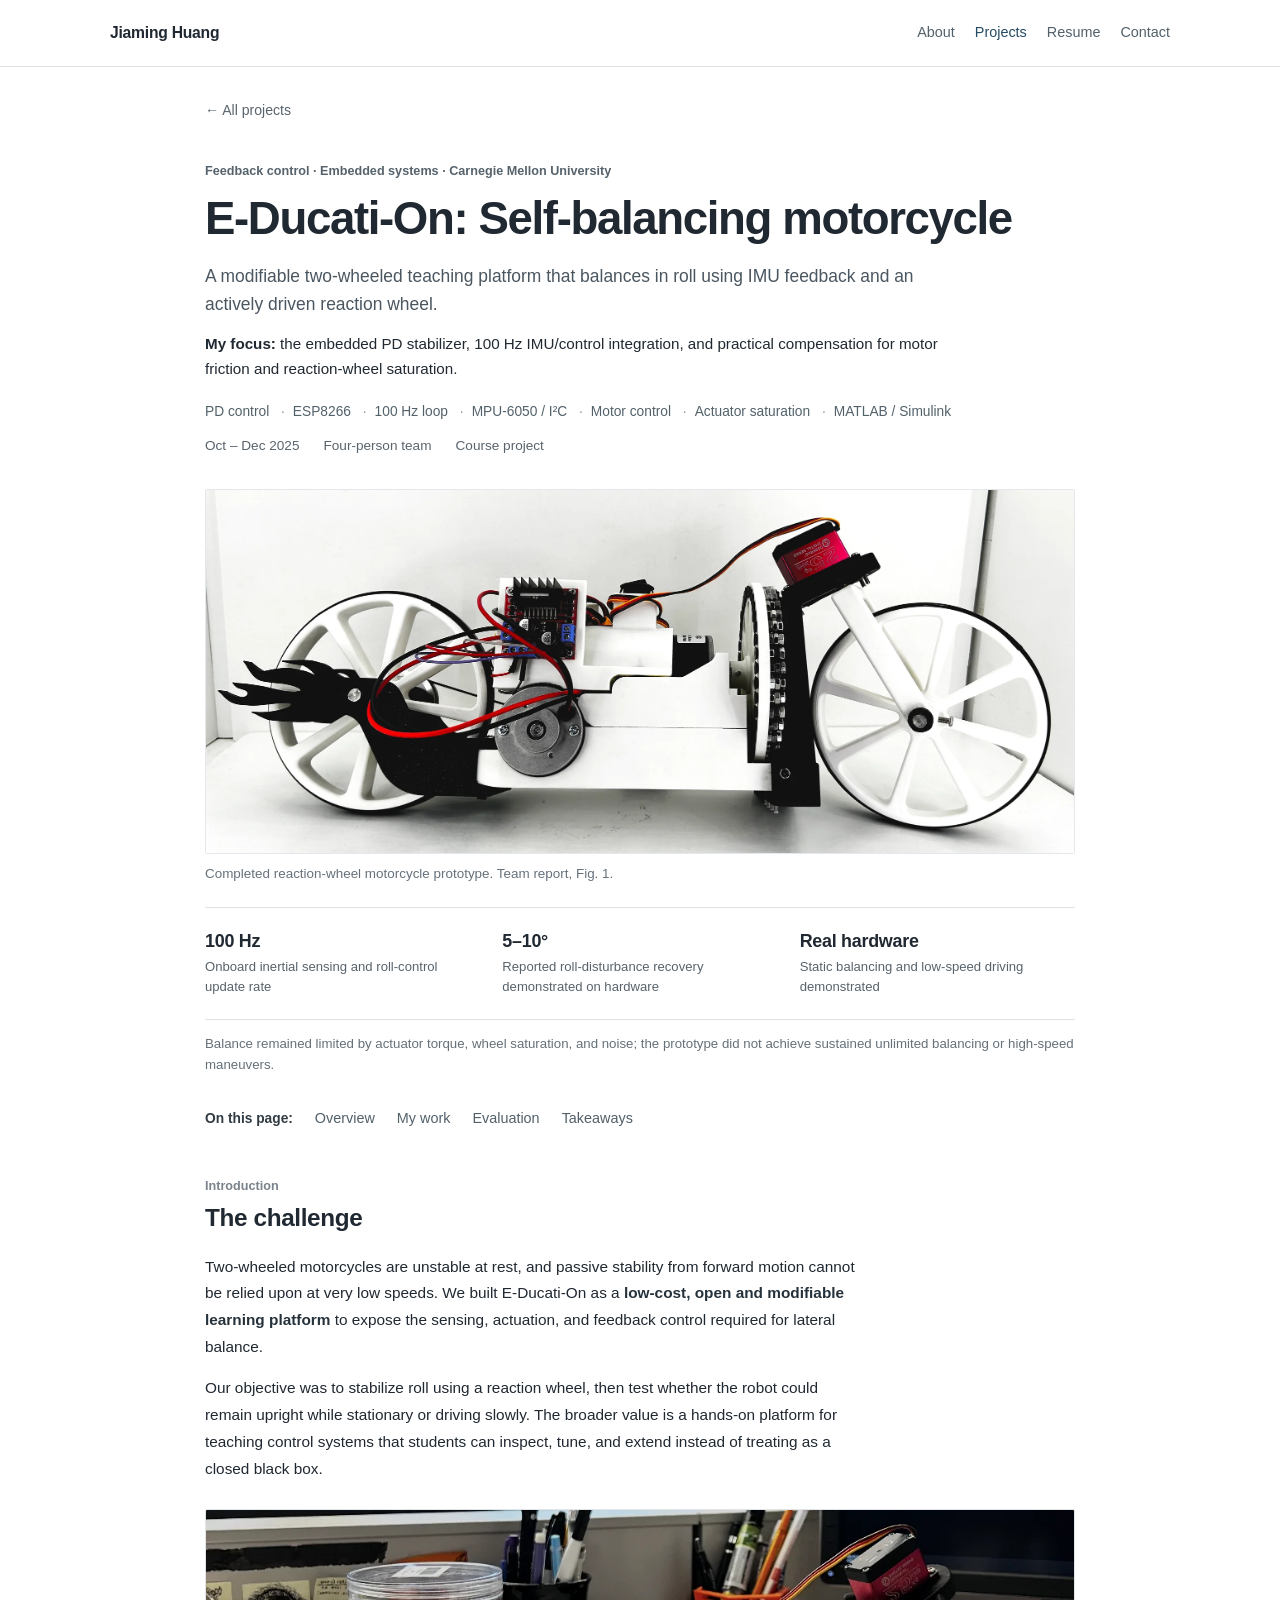
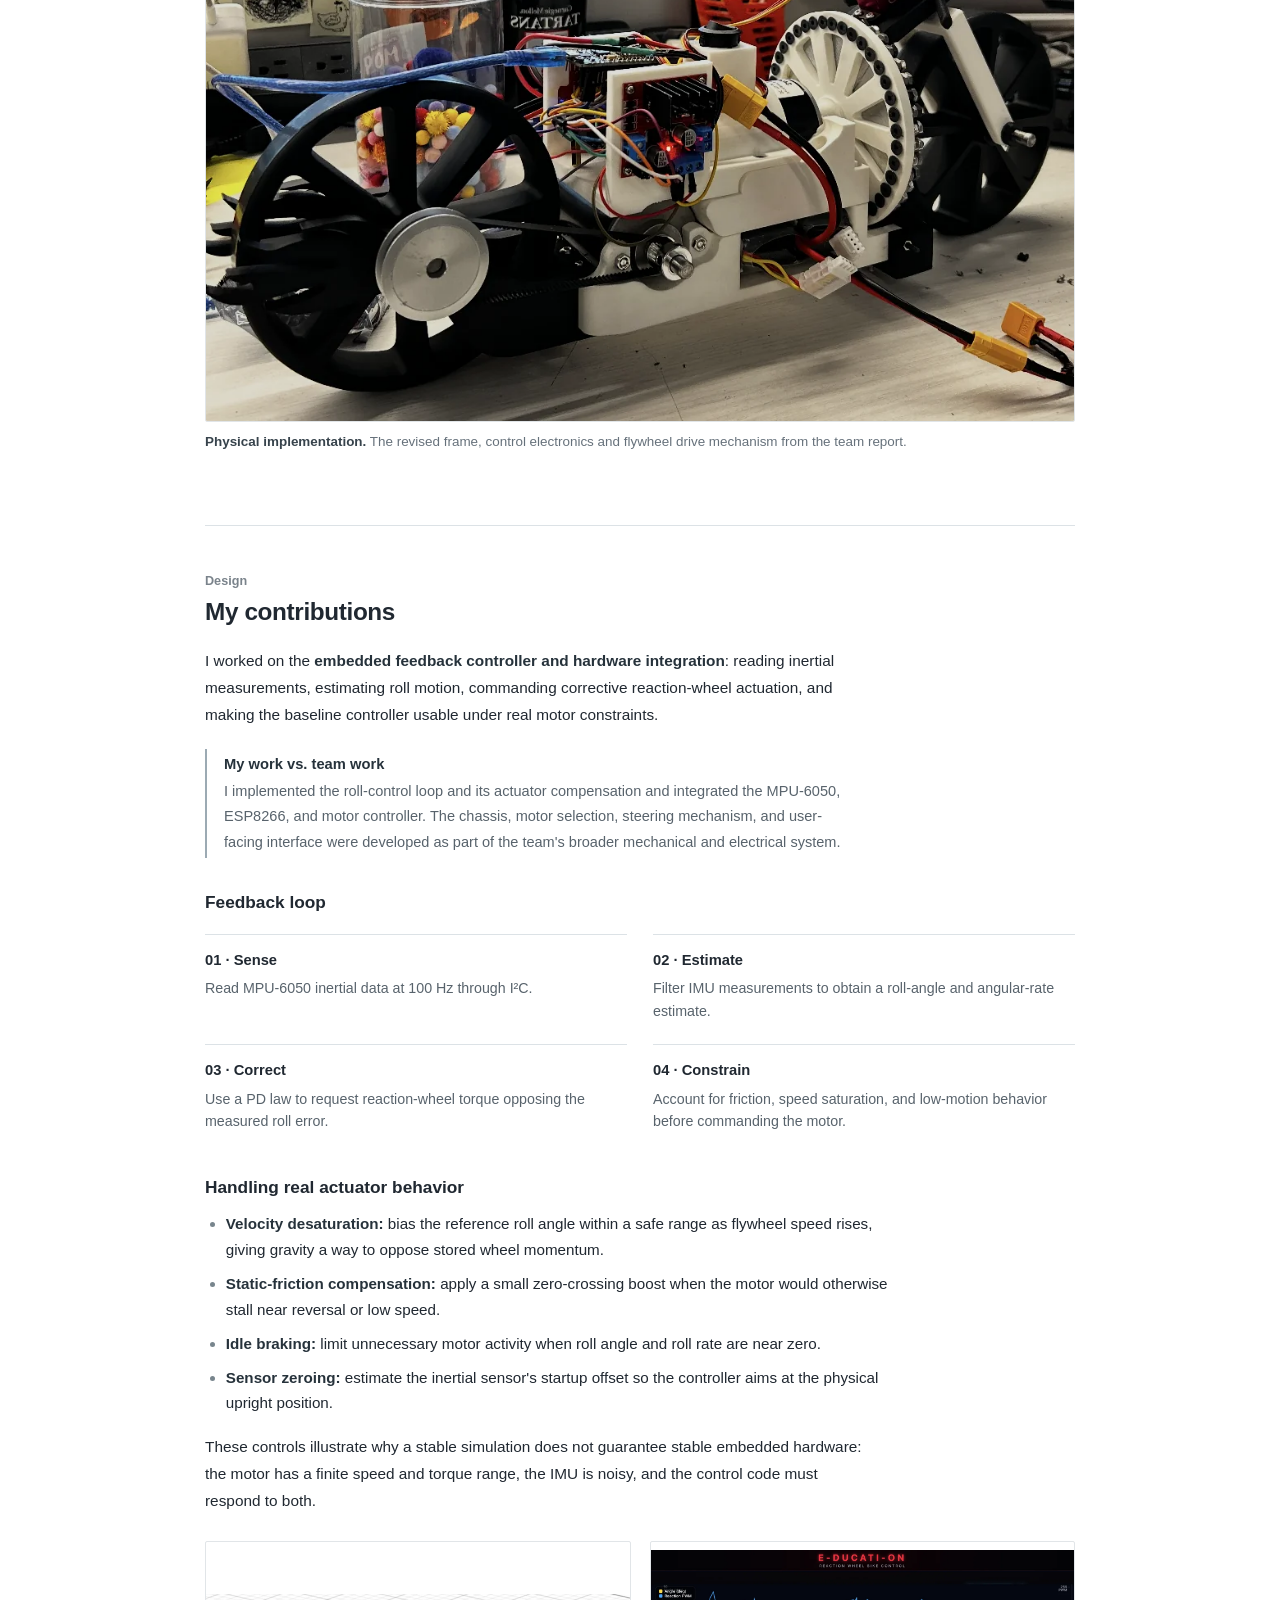
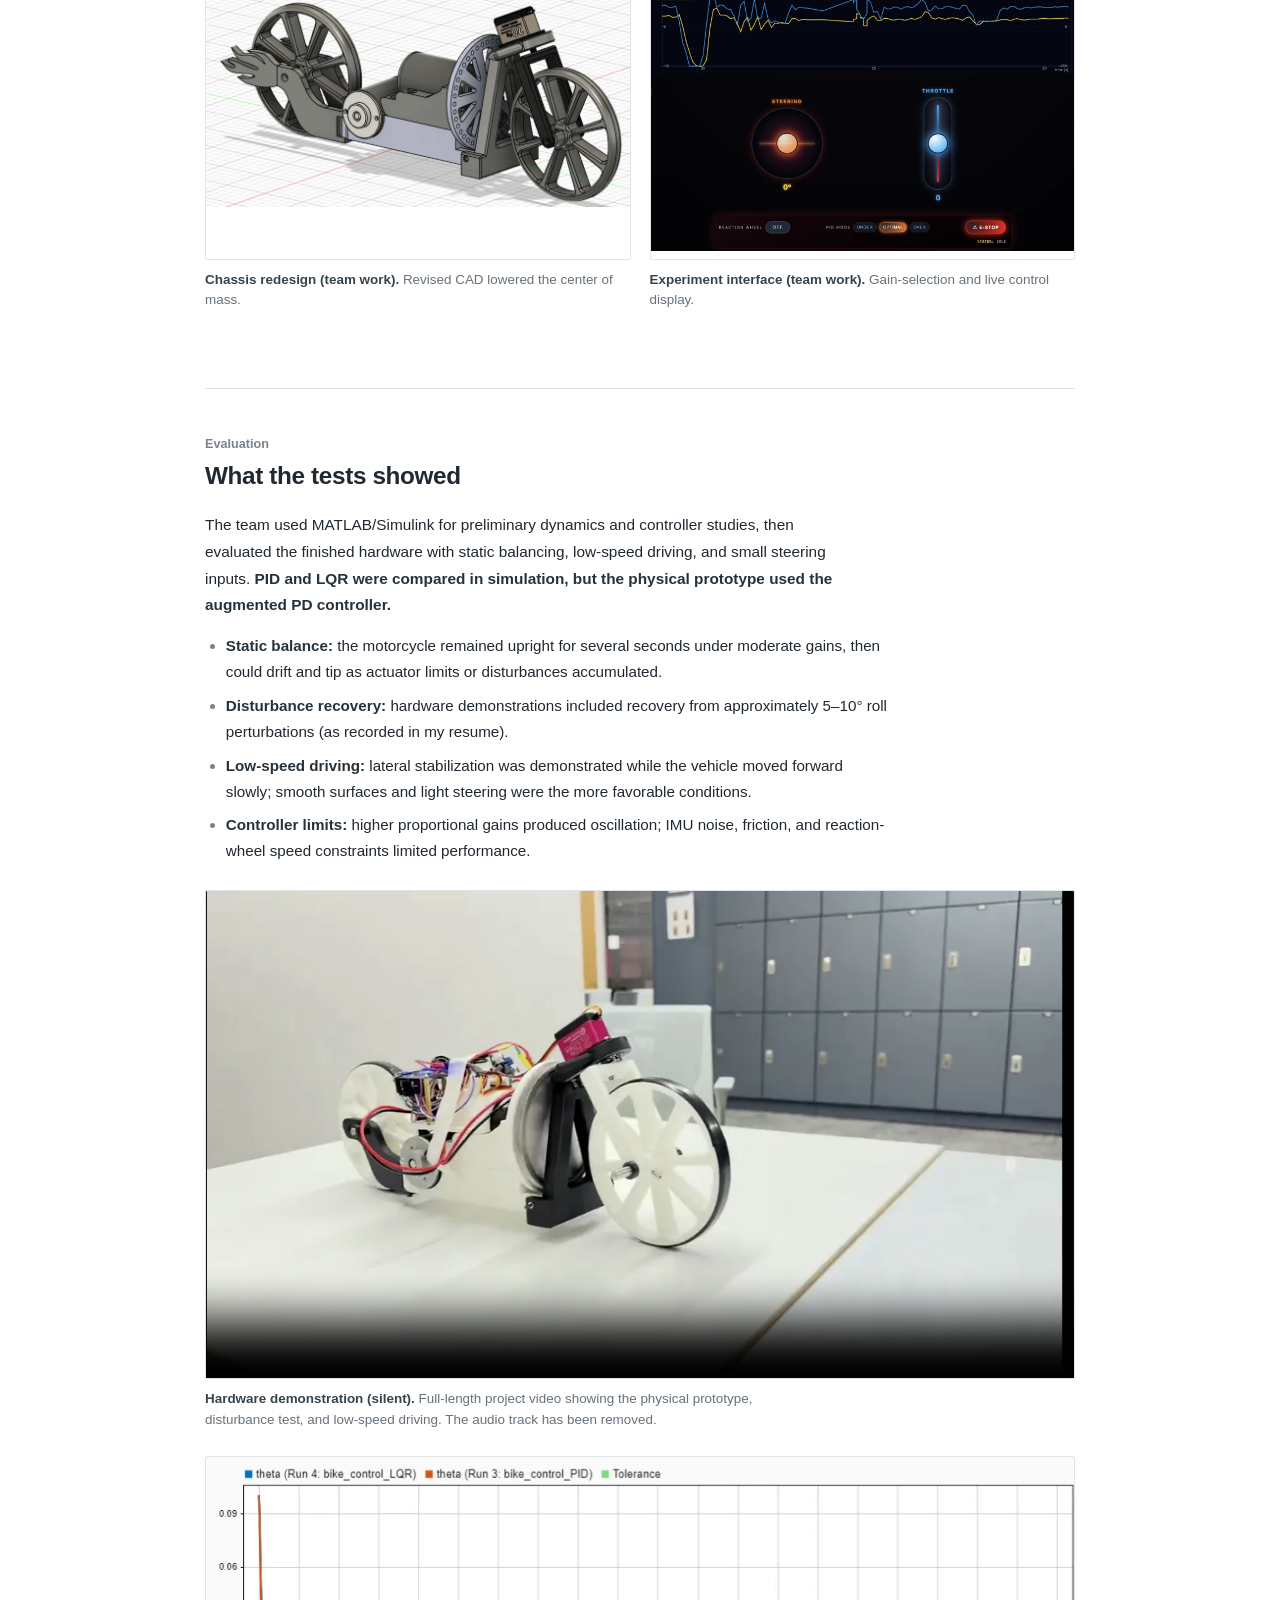
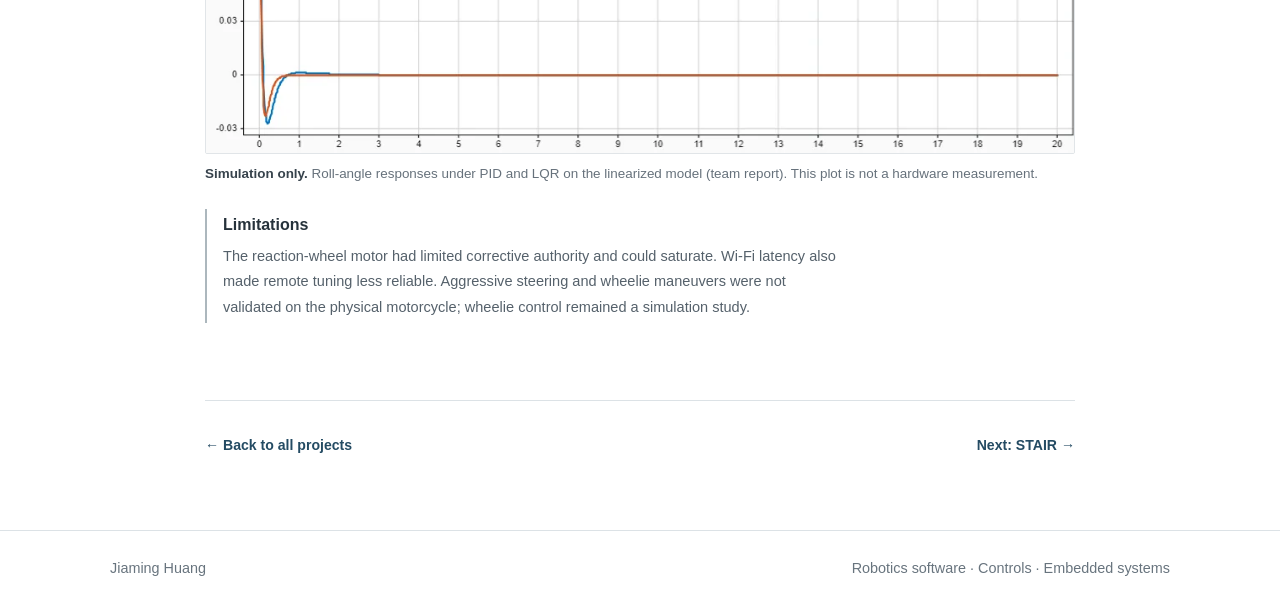
==== commit 9c28e44d: "Add files via upload" ====
--- a/projects/e-ducati-on.html
+++ b/projects/e-ducati-on.html
@@ -110,14 +110,6 @@
 <div class="case-caution"><strong>Limitations</strong><p>The reaction-wheel motor had limited corrective authority and could saturate. Wi-Fi latency also made remote tuning less reliable. Aggressive steering and wheelie maneuvers were not validated on the physical motorcycle; wheelie control remained a simulation study.</p></div>
 </div>
 </section>
-<section class="wrap case-section" id="takeaways">
-<div class="case-section-label"><p class="eyebrow">Conclusion</p><h2>Engineering takeaway</h2></div>
-<div class="case-content">
-<p>E-Ducati-On demonstrated that embedded IMU feedback and a reaction wheel can stabilize a low-cost motorcycle-style robot in static and low-speed conditions, but also exposed the narrow margins imposed by real hardware.</p>
-<p>My main takeaway was that <strong>controller deployment is as important as controller design</strong>: saturation handling, friction compensation, bias calibration, and reliable sensing are essential even when the underlying PD law is simple.</p>
-<p class="case-source-note">Prototype images, simulation figures, and group-level evaluation are from the E-Ducati-On four-person final team report. The descriptions of my individual control and embedded integration work are grounded in my current resume and the team's controller design write-up.</p>
-</div>
-</section>
 <div class="wrap case-end">
 <a href="../index.html#work">← Back to all projects</a>
 <a href="stair.html">Next: STAIR →</a>
--- a/styles.css
+++ b/styles.css
@@ -1,7 +1,7 @@
 * { box-sizing: border-box; }
 
 :root {
-  --bg: #f7f8fa;
+  --bg: #ffffff;
   --surface: #ffffff;
   --text: #18212f;
   --muted: #5f6b7a;
@@ -47,7 +47,6 @@
 nav a { color: var(--muted); text-decoration: none; font-size: .95rem; font-weight: 600; }
 nav a:hover, nav a:focus { color: var(--text); }
 
-.hero { padding: 88px 0 72px; }
 .eyebrow {
   margin: 0 0 10px;
   color: var(--accent);
@@ -58,14 +57,6 @@
 }
 
 h1,h2,h3,h4,p { margin-top: 0; }
-h1 {
-  max-width: 850px;
-  margin-bottom: 22px;
-  font-size: clamp(2.4rem,6vw,4.9rem);
-  line-height: 1.03;
-  letter-spacing: -.045em;
-}
-.lede { max-width: 820px; color: var(--muted); font-size: 1.14rem; }
 
 .hero-actions { display: flex; flex-wrap: wrap; gap: 12px; margin-top: 28px; }
 .button {
@@ -85,28 +76,37 @@
 .section-heading h2 { margin-bottom: 10px; font-size: clamp(1.8rem,4vw,2.6rem); letter-spacing: -.025em; }
 .section-intro { color: var(--muted); }
 
-.about-grid {
-  display: grid;
-  grid-template-columns: 1.35fr 1fr;
-  gap: 36px;
-  align-items: start;
+
+/* Concise personal introduction; no oversized marketing hero. */
+.home-about {
+  padding: 62px 0 55px;
+  scroll-margin-top: 80px;
 }
+.home-about .eyebrow {
+  color: #53606b;
+  font-size: .82rem;
+  letter-spacing: .055em;
+  margin-bottom: 12px;
+}
+.home-about h1 {
+  max-width: 850px;
+  margin: 0 0 22px;
+  font-size: clamp(2.15rem, 4.4vw, 3rem);
+  line-height: 1.15;
+  letter-spacing: -.032em;
+  font-weight: 700;
+}
+.home-about-copy {
+  max-width: 800px;
+  font-size: 1.045rem;
+  line-height: 1.75;
+  color: #34404a;
+}
+.home-about-copy p { margin: 0 0 14px; }
+.home-about-copy p:last-child { margin-bottom: 0; }
+.home-about .hero-actions { margin-top: 27px; }
 
-.skills-card {
-  padding: 22px;
-  background: var(--surface);
-  border: 1px solid var(--border);
-  border-radius: 12px;
-}
-.skills-card h3 { margin-bottom: 14px; font-size: 1rem; }
-
-.chips { display: flex; flex-wrap: wrap; gap: 8px; }
-.chips span {
-  padding: 6px 9px;
-  background: var(--chip);
-  border-radius: 999px;
-  font-size: .88rem;
-}
+section[id] { scroll-margin-top: 86px; }
 
 .project { padding: 30px 0 42px; border-top: 1px solid var(--border); }
 .project:first-of-type { border-top: 0; }
@@ -160,7 +160,7 @@
 }
 
 @media (max-width: 800px) {
-  .about-grid,.project-grid { grid-template-columns: 1fr; }
+  .project-grid { grid-template-columns: 1fr; }
   .project-topline { flex-direction: column; }
   .project-date { white-space: normal; }
 }
@@ -169,15 +169,10 @@
   .wrap { width: min(var(--max), calc(100% - 28px)); }
   .nav-wrap { align-items: flex-start; flex-direction: column; padding: 12px 0; }
   nav { gap: 14px; }
-  .hero { padding: 64px 0 48px; }
+  .home-about { padding: 42px 0 36px; }
+  .home-about h1 { margin-bottom: 18px; }
+  .home-about-copy { font-size: .99rem; }
   .footer-inner { align-items: flex-start; flex-direction: column; justify-content: center; padding: 20px 0; }
-}
-
-.placeholder-empty { min-height: 1rem; }
-
-.why-placeholder {
-  min-height: 0.8rem;
-  margin: 0;
 }
 
 /* Homepage previews for finished case studies. */
@@ -187,3 +182,6 @@
 .project-read-link:hover,.project-read-link:focus { text-decoration:underline; }
 .project-thumbnail { display:block; }
 .project-thumbnail img { display:block; width:100%; aspect-ratio:5/3; object-fit:cover; background:white; border:1px solid var(--border); border-radius:10px; }
+
+/* Clarify authorship without adding another visual heading. */
+.contributions-lead { margin: 0 0 8px; color: var(--muted); font-size: 0.94rem; }
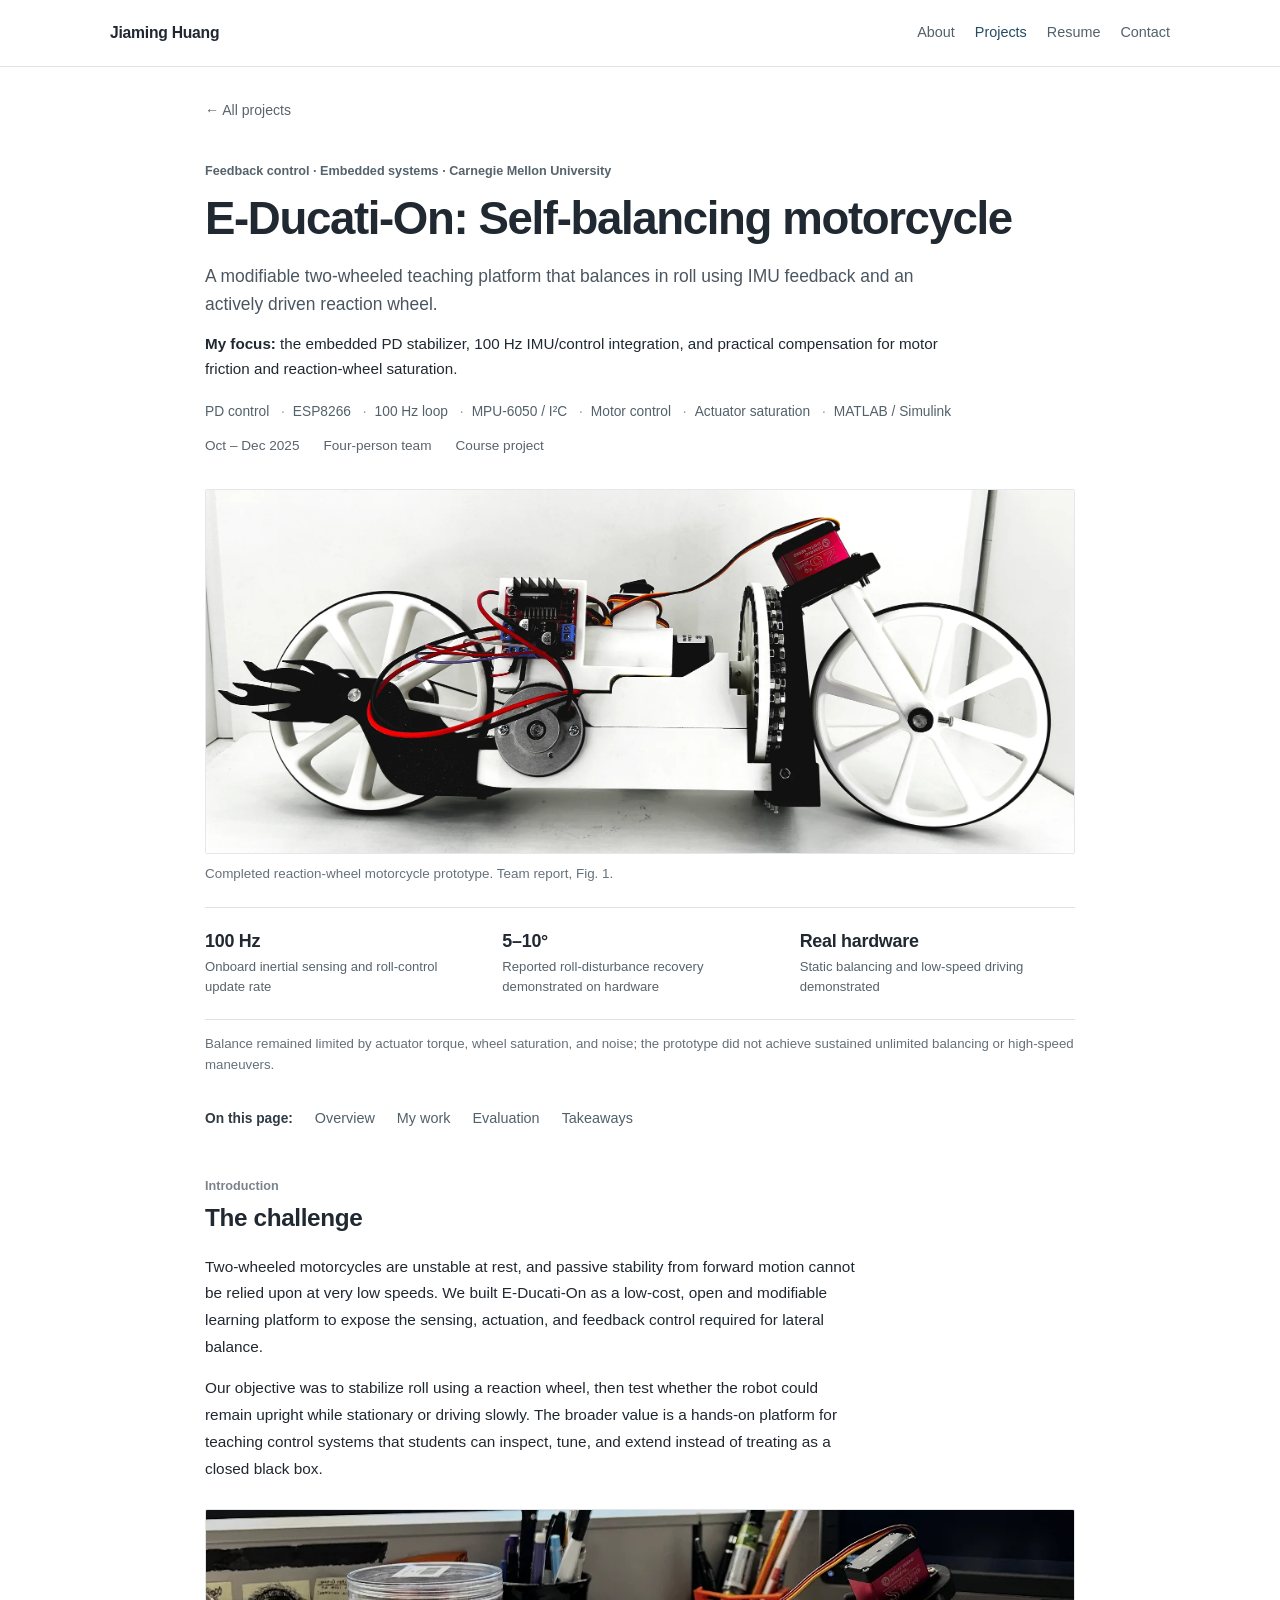
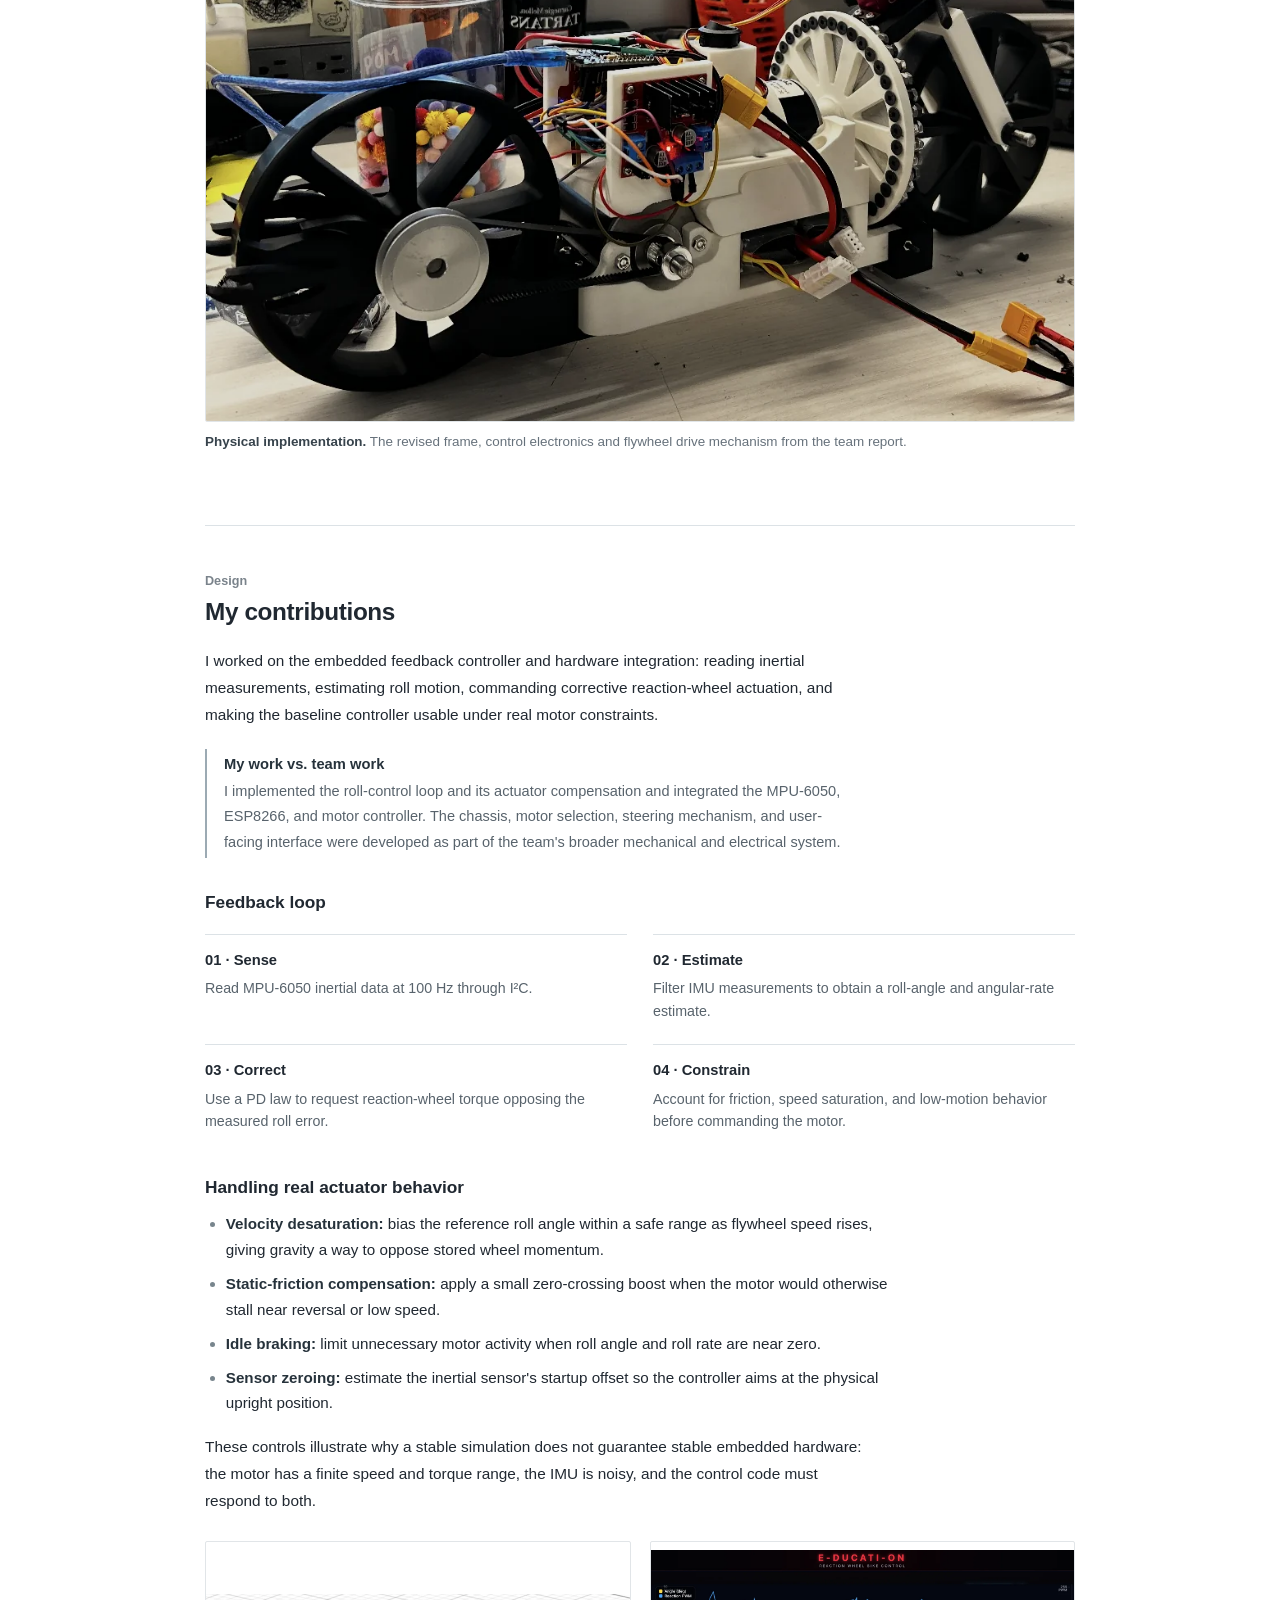
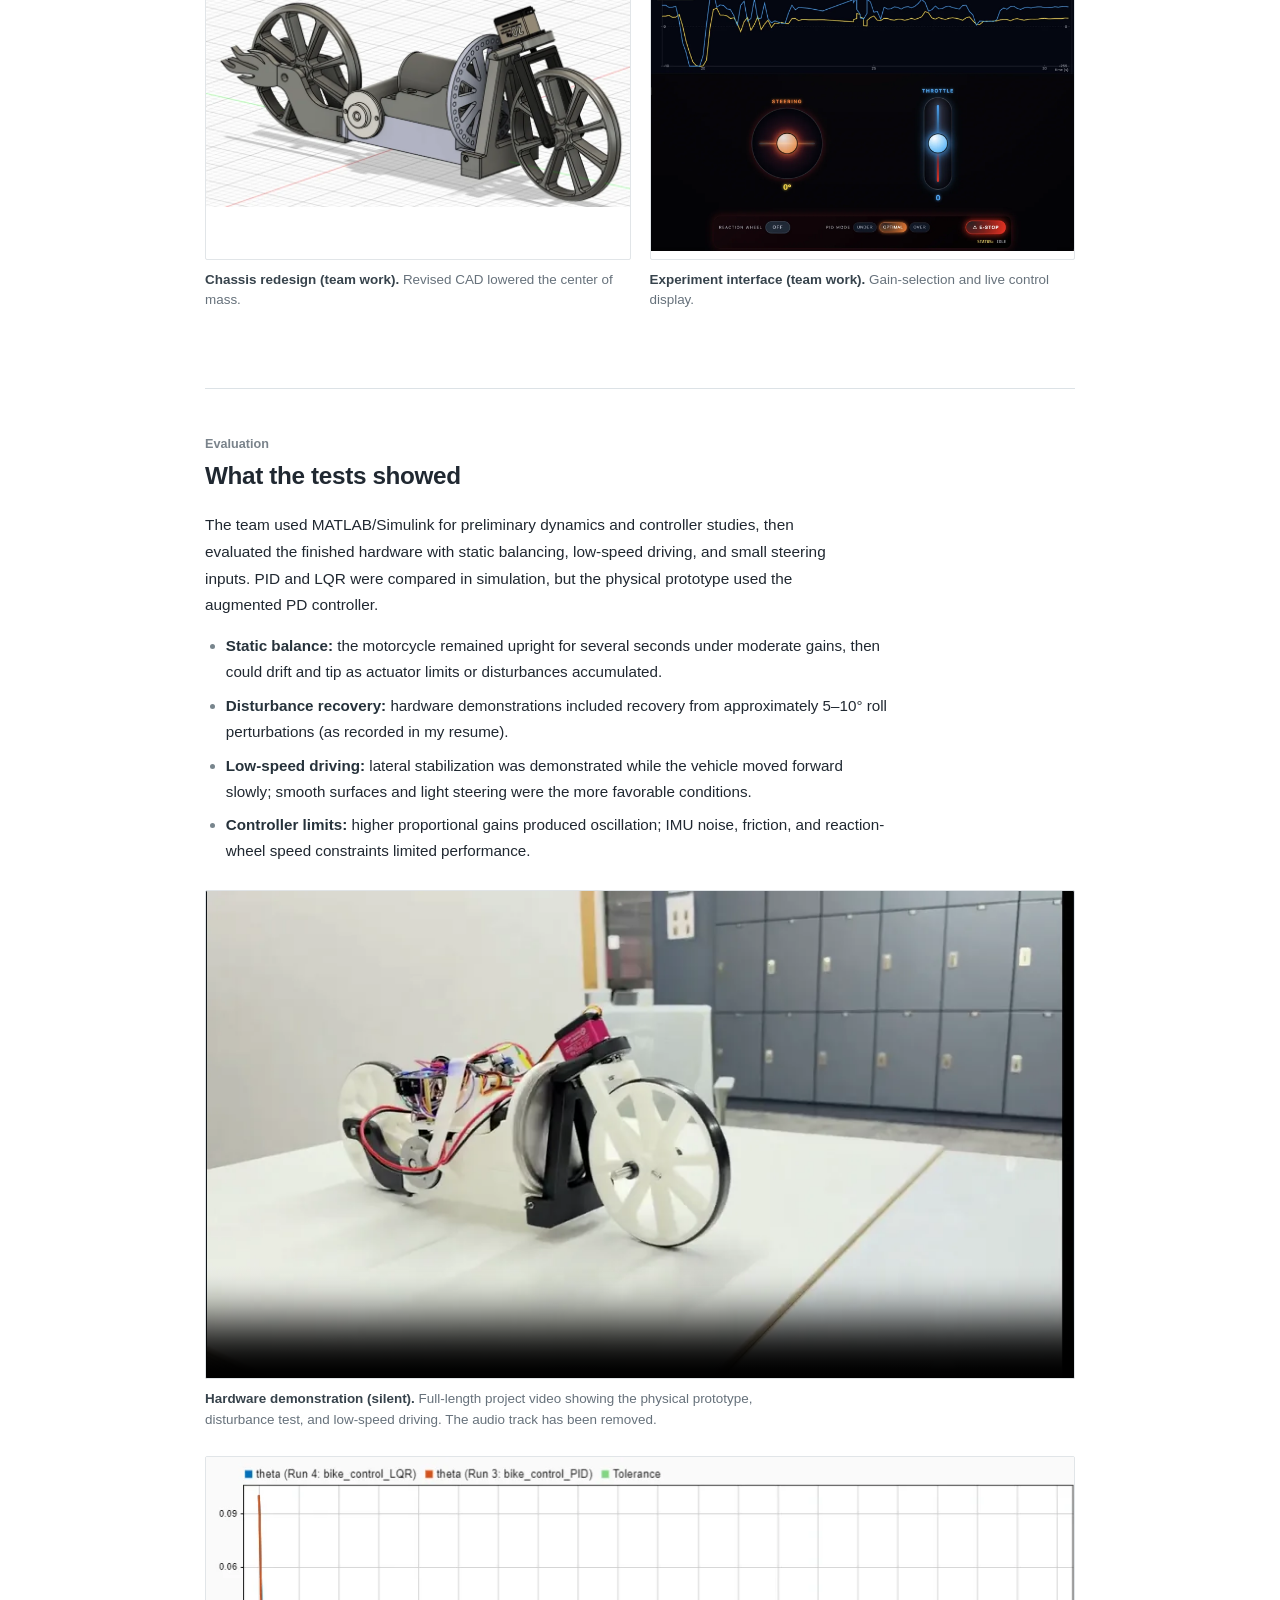
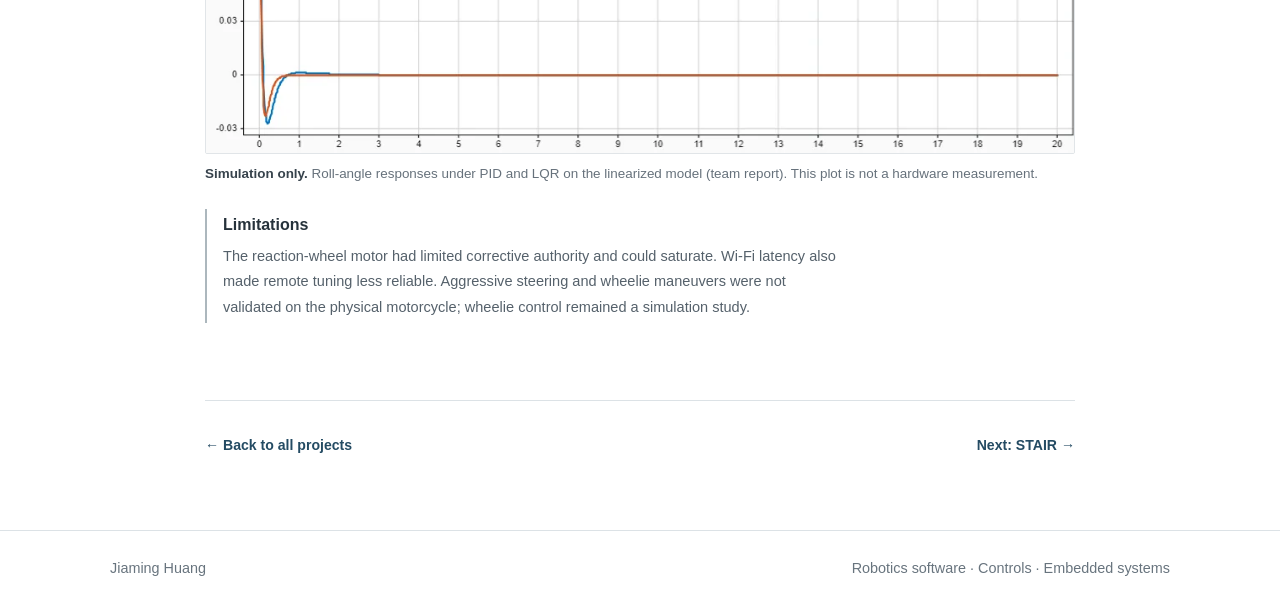
==== commit 0b8d8687: "Add files via upload" ====
--- a/projects/e-ducati-on.html
+++ b/projects/e-ducati-on.html
@@ -46,7 +46,7 @@
 <section class="wrap case-section" id="overview">
 <div class="case-section-label"><p class="eyebrow">Introduction</p><h2>The challenge</h2></div>
 <div class="case-content">
-<p>Two-wheeled motorcycles are unstable at rest, and passive stability from forward motion cannot be relied upon at very low speeds. We built E-Ducati-On as a <strong>low-cost, open and modifiable learning platform</strong> to expose the sensing, actuation, and feedback control required for lateral balance.</p>
+<p>Two-wheeled motorcycles are unstable at rest, and passive stability from forward motion cannot be relied upon at very low speeds. We built E-Ducati-On as a low-cost, open and modifiable learning platform to expose the sensing, actuation, and feedback control required for lateral balance.</p>
 <p>Our objective was to stabilize roll using a reaction wheel, then test whether the robot could remain upright while stationary or driving slowly. The broader value is a hands-on platform for teaching control systems that students can inspect, tune, and extend instead of treating as a closed black box.</p>
 <figure class="case-figure">
 <a aria-label="Open full-sized image: Close-up of revised physical motorcycle prototype with exposed electronics, drive motor, and reaction wheel mechanism." href="../assets/projects/ducati/hardware.webp" rel="noopener" target="_blank">
@@ -59,7 +59,7 @@
 <section class="wrap case-section" id="design">
 <div class="case-section-label"><p class="eyebrow">Design</p><h2>My contributions</h2></div>
 <div class="case-content">
-<p>I worked on the <strong>embedded feedback controller and hardware integration</strong>: reading inertial measurements, estimating roll motion, commanding corrective reaction-wheel actuation, and making the baseline controller usable under real motor constraints.</p>
+<p>I worked on the embedded feedback controller and hardware integration: reading inertial measurements, estimating roll motion, commanding corrective reaction-wheel actuation, and making the baseline controller usable under real motor constraints.</p>
 <div class="case-ownership"><strong>My work vs. team work</strong><p>I implemented the roll-control loop and its actuator compensation and integrated the MPU-6050, ESP8266, and motor controller. The chassis, motor selection, steering mechanism, and user-facing interface were developed as part of the team's broader mechanical and electrical system.</p></div>
 <h3>Feedback loop</h3>
 <div class="case-process">
@@ -94,7 +94,7 @@
 <section class="wrap case-section" id="evaluation">
 <div class="case-section-label"><p class="eyebrow">Evaluation</p><h2>What the tests showed</h2></div>
 <div class="case-content">
-<p>The team used MATLAB/Simulink for preliminary dynamics and controller studies, then evaluated the finished hardware with static balancing, low-speed driving, and small steering inputs. <strong>PID and LQR were compared in simulation, but the physical prototype used the augmented PD controller.</strong></p>
+<p>The team used MATLAB/Simulink for preliminary dynamics and controller studies, then evaluated the finished hardware with static balancing, low-speed driving, and small steering inputs. PID and LQR were compared in simulation, but the physical prototype used the augmented PD controller.</p>
 <ul>
 <li><strong>Static balance:</strong> the motorcycle remained upright for several seconds under moderate gains, then could drift and tip as actuator limits or disturbances accumulated.</li>
 <li><strong>Disturbance recovery:</strong> hardware demonstrations included recovery from approximately 5–10° roll perturbations (as recorded in my resume).</li>
